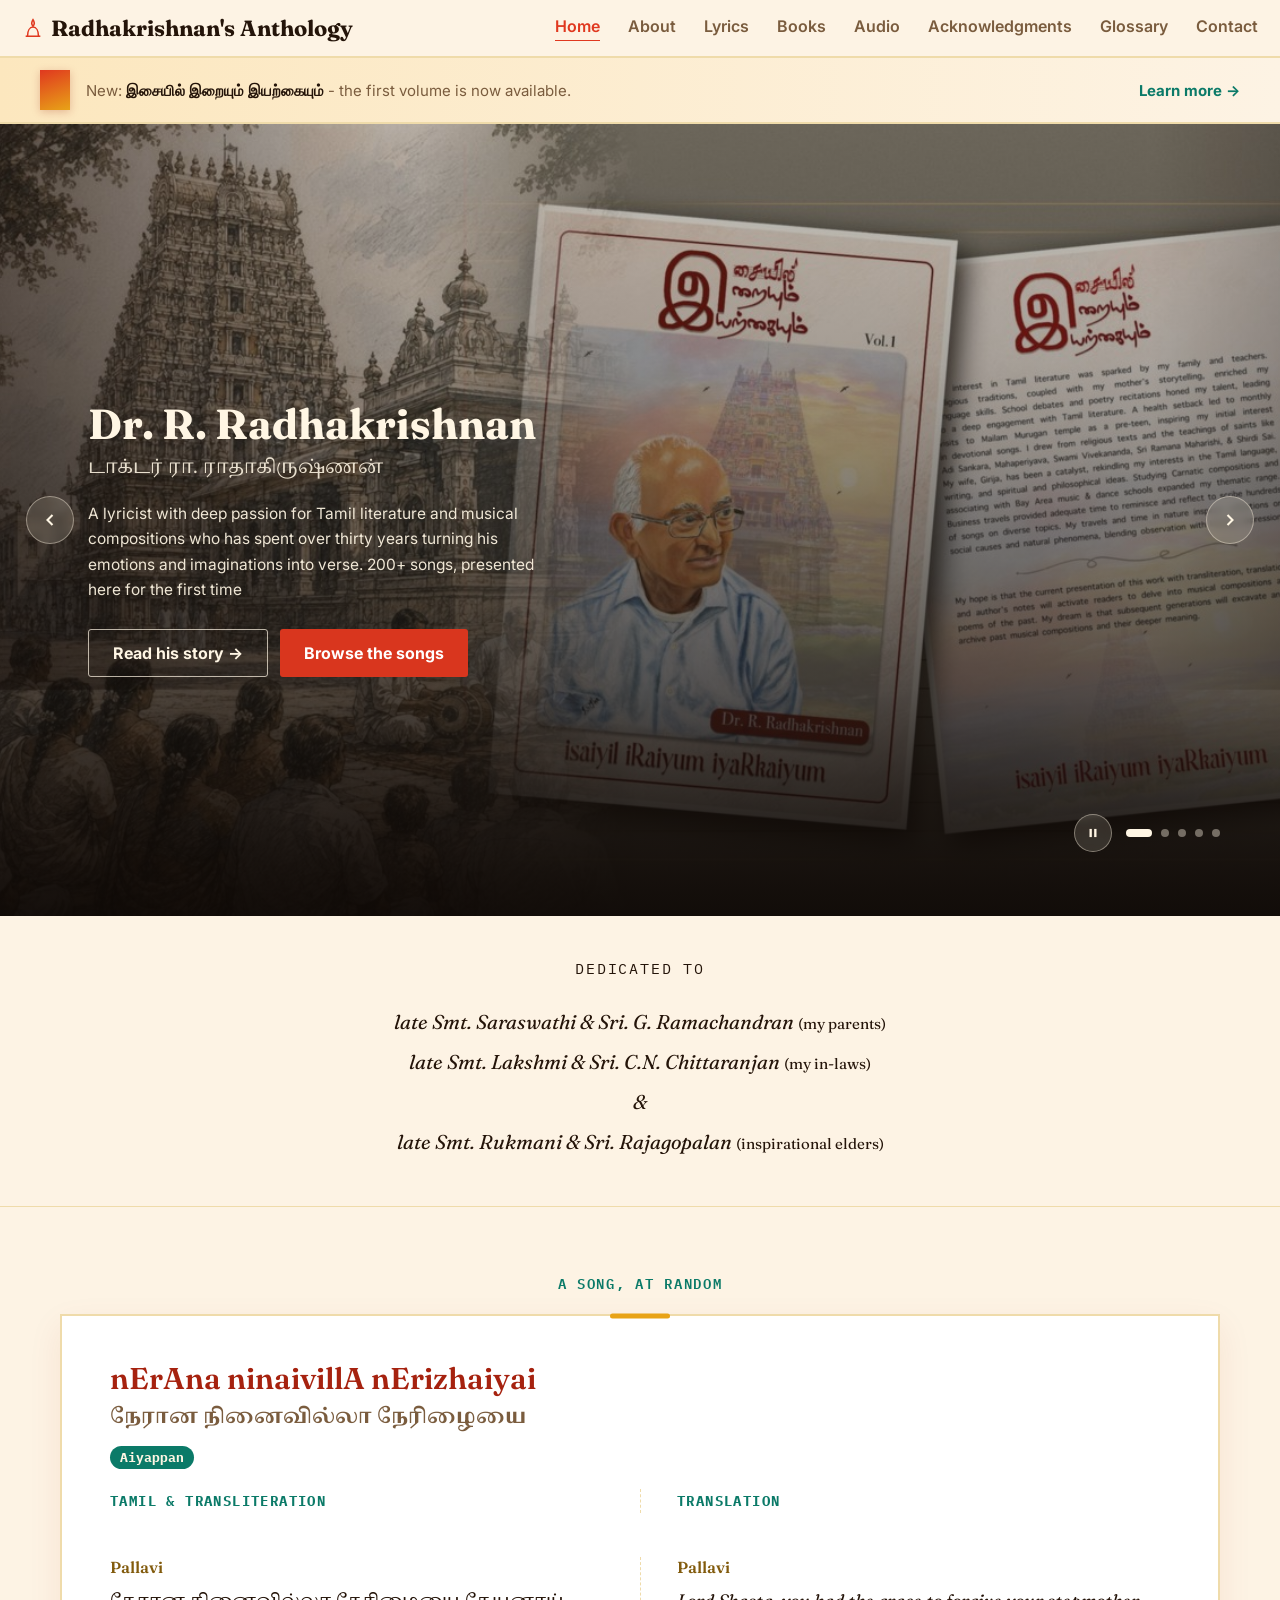
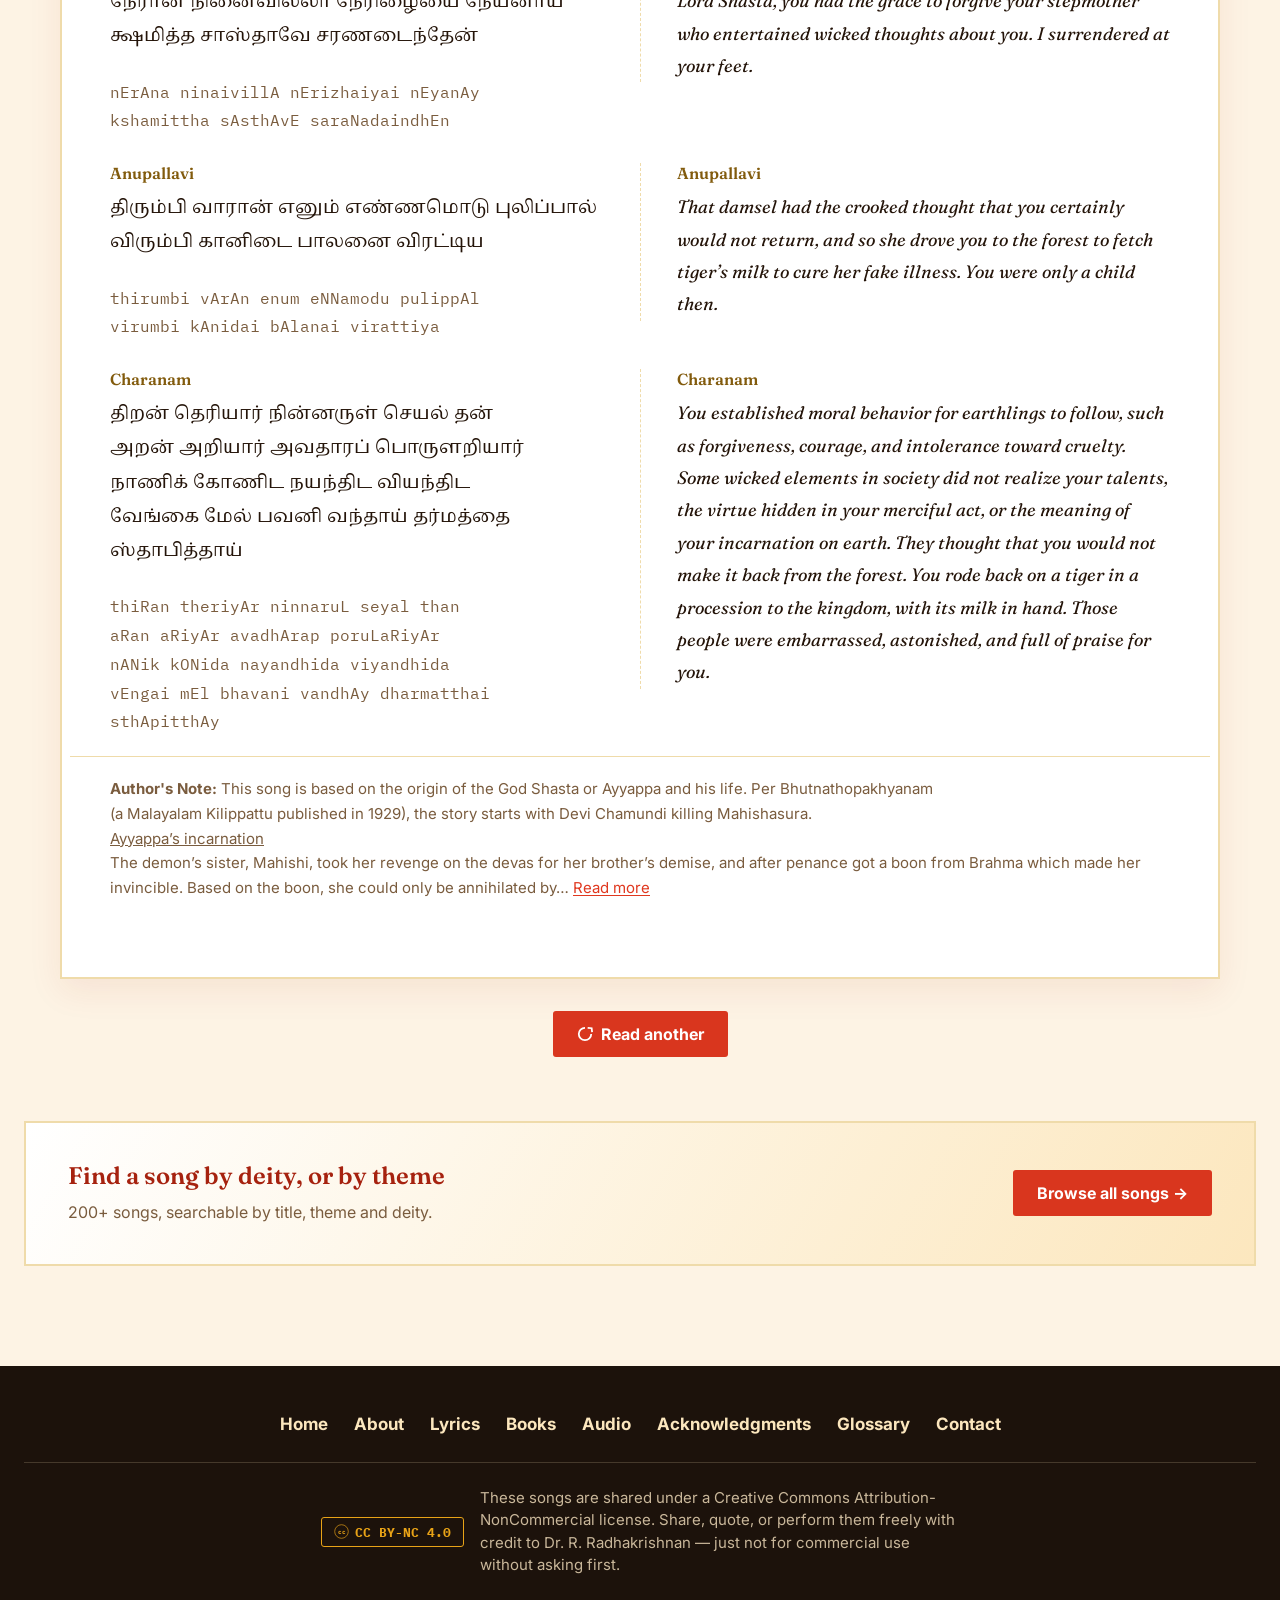
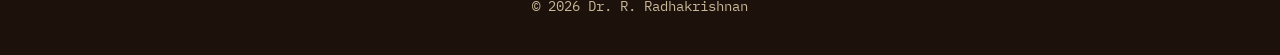
==== index.html @ 074a7017 "fixed edit on Author's note" ====
<!DOCTYPE html>
<html lang="en">
<head>
  <meta charset="UTF-8">
  <meta name="viewport" content="width=device-width, initial-scale=1.0">
  <title>Dr. R. Radhakrishnan - Tamil Devotional Anthology</title>
  <meta name="description" content="An anthology of 800+ Tamil devotional songs by Dr. R. Radhakrishnan, spanning three volumes.">
  <link rel="preconnect" href="https://fonts.googleapis.com">
  <link rel="preconnect" href="https://fonts.gstatic.com" crossorigin>
  <link href="https://fonts.googleapis.com/css2?family=Fraunces:ital,opsz,wght@0,9..144,300;0,9..144,600;0,9..144,700;1,9..144,300;1,9..144,400&family=Noto+Serif+Tamil:wght@300;400;600&family=IBM+Plex+Mono:wght@400;500;700&family=Inter:wght@400;500&display=swap" rel="stylesheet">
  <link rel="stylesheet" href="assets/css/site.css?v=20260819a">
</head>
<body data-page="home">
  <header id="site-header"></header>

  <main id="main-content" tabindex="-1">
    <!-- Announcement banner -->
    <div class="book-banner">
      <div class="banner-thumb" aria-hidden="true"></div>
      <span class="banner-text">New: <strong lang="ta">இசையில் இறையும் இயற்கையும்</strong> - the first volume is now available.</span>
      <a href="books.html" class="banner-link">Learn more →</a>
    </div>

    <!-- Hero Slider -->
    <section class="slider" aria-label="Featured slides" tabindex="0">

      <!-- Slide 0: Intro -->
      <div class="slide slide-photo active" aria-label="Introduction">
        <img class="slide-photo-img" src="assets/images/intro-collage.jpg?v=20260819a" alt="Temple, book, Saraswathi and Dr. Radhakrishnan writing">
        <div class="slide-overlay"></div>
        <div class="slide-content slide-content-title">
          <h1 class="intro-name">Dr. R. Radhakrishnan</h1>
          <p class="intro-name-tamil" lang="ta">டாக்டர் ரா. ராதாகிருஷ்ணன்</p>
          <p class="intro-bio">A lyricist with deep passion for Tamil literature and musical compositions who has spent over thirty years turning his emotions and imaginations into verse. 200+  songs, presented here for the first time</p>
          <div class="intro-actions">
            <a href="about.html" class="btn btn-ghost">Read his story →</a>
            <a href="lyrics.html" class="btn">Browse the songs</a>
          </div>
        </div>
      </div>

      <!-- Slide 1: Mylapore -->
      <div class="slide slide-photo" aria-label="Slide 2: Mylapore">
        <img class="slide-photo-img" src="assets/images/koil-concerts.jpg?v=20260819a" alt="Musicians performing outside a South Indian temple">
        <div class="slide-overlay"></div>
        <div class="slide-content slide-content-title">
          <p class="slide-year">Mylapore: Early Years</p>
          <p class="slide-caption">As a  teenager he was a  Rasika listening to the contemporary great musicians at  Kapaleeswarar temple and house concerts in  and around Mylapore - a young lad absorbing  Carnatic Krithis and their lyrical beauty</p>
        </div>
      </div>

      <!-- Slide 2: A life inside the tradition -->
      <div class="slide slide-photo" aria-label="Slide 3: A life inside the tradition">
        <img class="slide-photo-img" src="assets/images/puranas-dance.png?v=20260819a" alt="Sthalapuranas, dance and the classical tradition">
        <div class="slide-overlay"></div>
        <div class="slide-content slide-content-title">
          <p class="slide-year">Evolution of a Lyricist</p>
          <p class="slide-caption">Decades as a scientific researcher translating to meticulous research of Tamil and religious texts - Epics, puranas, sthalapuranas and teachings of saints. Continued interest in art forms through formal training of daughters in Carnatic music and Bharatanatyam.</p>
        </div>
      </div>

      <!-- Slide 3: 1998 - the spark -->
      <div class="slide slide-photo" aria-label="Slide 4: 1998">
        <img class="slide-photo-img slide-spark-img" src="assets/images/asha-concert-concord.jpg?v=20260819a" alt="Concert at Concord - the first composition performed">
        <div class="slide-overlay"></div>
        <div class="slide-content slide-content-title">
          <p class="slide-year">1998 - the spark</p>
          <p class="slide-caption">One of the early lyrics penned was tuned and rendered by the renowned Bay area musician Smt. Asha Ramesh in a temple concert at Concord, CA.</p>
        </div>
      </div>

      <!-- Slide 4: The book -->
      <div class="slide slide-book" aria-label="Slide 5: The book">
        <img class="slide-book-img" src="assets/images/book-collage.jpg?v=20260819a" alt="isaiyil iRaiyum iyaRkaiyum - Volume 1">
        <div class="slide-overlay"></div>
        <div class="slide-content slide-content-title">
          <p class="slide-year">Volume One - now available</p>
          <p class="book-title-slide" lang="ta">இசையில் இறையும் இயற்கையும்</p>
          <p class="book-tagline">75 songs on Divinity and Nature presented here for the first time</p>
          <a href="books.html" class="btn btn-ghost">Learn more about the book →</a>
        </div>
      </div>

      <button class="slider-arrow arrow-prev" id="slider-prev" aria-label="Previous slide">
        <svg viewBox="0 0 24 24" fill="none" stroke="currentColor" stroke-width="2.5" aria-hidden="true"><path d="M15 18l-6-6 6-6"/></svg>
      </button>
      <button class="slider-arrow arrow-next" id="slider-next" aria-label="Next slide">
        <svg viewBox="0 0 24 24" fill="none" stroke="currentColor" stroke-width="2.5" aria-hidden="true"><path d="M9 18l6-6-6-6"/></svg>
      </button>
      <div class="slider-bottom-controls">
        <button class="slider-arrow slider-pause" id="slider-pause" aria-label="Pause slideshow" aria-pressed="false">
          <svg viewBox="0 0 24 24" fill="currentColor" stroke="none" aria-hidden="true"><rect x="6" y="5" width="4" height="14"/><rect x="14" y="5" width="4" height="14"/></svg>
        </button>
        <div class="slider-dots" role="tablist" aria-label="Slide navigation" id="slider-dots"></div>
      </div>
    </section>


    <!-- Dedication -->
    <div class="dedication">
      <p class="dedication-label">Dedicated to</p>
      <p class="dedication-text">
        late Smt. Saraswathi &amp; Sri. G. Ramachandran <span class="dedication-rel">(my parents)</span><br>
        late Smt. Lakshmi &amp; Sri. C.N. Chittaranjan <span class="dedication-rel">(my in-laws)</span><br>
        &amp;<br>
        late Smt. Rukmani &amp; Sri. Rajagopalan <span class="dedication-rel">(inspirational elders)</span>
      </p>
    </div>

    <!-- Verse teaser -->
    <section class="verse-section" aria-label="A song, at random">
      <span class="eyebrow">A song, at random</span>
      <div class="verse-card" id="verse-card" aria-live="polite">
        <div class="verse-bar"></div>
        <p class="verse-en-title" id="verse-en-title"></p>
        <h2 class="verse-tamil-title tamil" id="verse-tamil-title" lang="ta"></h2>
        <div class="verse-chips" id="verse-chips"></div>
        <div class="verse-grid" id="verse-grid"></div>
        <div id="verse-notes-block"></div>
      </div>
      <div class="verse-actions">
        <button class="btn" id="verse-another">
          <svg viewBox="0 0 18 18" fill="none" stroke="currentColor" stroke-width="2" aria-hidden="true" width="16" height="16">
            <path d="M16 9A7 7 0 1 1 9 2"/><path d="M12 2l4.5.5L17 7"/>
          </svg>
          Read another
        </button>
      </div>
    </section>

    <!-- Browse CTA -->
    <section class="browse-cta-section">
      <div class="browse-cta">
        <div>
          <h2 class="browse-cta-title">Find a song by deity, or by theme</h2>
          <p class="browse-cta-sub">200+ songs, searchable by title, theme and deity.</p>
        </div>
        <a href="lyrics.html" class="btn">Browse all songs →</a>
      </div>
    </section>
  </main>

  <footer id="site-footer"></footer>

  <script src="assets/js/site.js?v=20260819a"></script>
  <script src="assets/js/home.js?v=20260819a"></script>
</body>
</html>
---- assets/css/site.css ----
/* ============================================================
   Radhakrishnan's Anthology — centralized stylesheet
   All colours via CSS custom properties. No raw hex outside :root.
   ============================================================ */

/* ── Design tokens ── */
:root {
  --bg:              #FDF3E4;
  --bg-card:         #FFFFFF;
  --bg-alt:          #FCE7BE;
  --ink:             #241409;
  --ink-soft:        #7A5C3E;
  --vermilion:       #E0381F;
  --vermilion-btn:   #D9361E;
  --vermilion-deep:  #A6220F;
  --turmeric:        #E8A317;
  --turmeric-deep:   #825B0D;
  --peacock:         #0B7A68;
  --magenta:         #C21E6E;
  --line:            #EFDBAA;
  --cream:           #FFF6E4;
  --gold:            #F8D77A;
  --peacock-tint:    #E6F3EF;
  --nav-bg:          rgba(253,243,228,.94);
  --overlay:         rgba(20,14,10,.72);
  --slide-scrim-bot: rgba(18,12,9,.82);
  --slide-scrim-mid: rgba(18,12,9,.48);
  --slide-scrim-top: rgba(18,12,9,.30);
  --footer-bg:       #1C120B;
  --footer-ink:      #FCE7BE;
  --footer-soft:     #C9B79A;
  --footer-line:     rgba(252,231,190,.18);
  --carousel-bg:     #2C1109;
  --nav-height:      58px;
}

/* ── Reset & base ── */
*, *::before, *::after { box-sizing: border-box; }
[hidden] { display: none !important; }
html { scroll-behavior: smooth; }
body {
  margin: 0;
  background: var(--bg);
  color: var(--ink);
  font-family: 'Inter', sans-serif;
  -webkit-font-smoothing: antialiased;
  min-height: 100vh;
}
a { color: inherit; }
button { font-family: inherit; cursor: pointer; }
img { display: block; max-width: 100%; }
::selection { background: var(--vermilion); color: var(--bg-card); }
a:focus-visible, button:focus-visible, input:focus-visible, textarea:focus-visible {
  outline: 2px solid var(--peacock);
  outline-offset: 3px;
}
p { margin: 0 0 16px; line-height: 1.75; font-size: 17px; }

/* ── Typography utilities ── */
.eyebrow {
  font-family: 'IBM Plex Mono', monospace;
  font-size: 14px;
  letter-spacing: .12em;
  text-transform: uppercase;
  color: var(--peacock);
  font-weight: 600;
}
.serif { font-family: 'Fraunces', serif; }
.mono  { font-family: 'IBM Plex Mono', monospace; }
.tamil { font-family: 'Noto Serif Tamil', serif; }

/* ── Buttons ── */
.btn {
  display: inline-flex;
  align-items: center;
  gap: 8px;
  background: var(--vermilion-btn);
  color: var(--bg-card);
  text-decoration: none;
  font-weight: 700;
  font-size: 16px;
  padding: 13px 24px;
  border-radius: 3px;
  border: none;
  cursor: pointer;
}
.btn:hover { background: var(--vermilion-deep); }
.btn-ghost {
  background: none;
  border: 1.5px solid rgba(255,246,228,.7);
  color: var(--cream);
}
.btn-ghost:hover { border-color: var(--cream); background: rgba(255,246,228,.14); }
.btn-peacock { background: var(--peacock); }
.btn-peacock:hover { background: var(--vermilion-deep); }
.btn-magenta { background: var(--magenta); }
.btn-magenta:hover { background: var(--vermilion-deep); }
.link-btn {
  background: none;
  border: none;
  padding: 0;
  color: var(--peacock);
  font-size: inherit;
  font-family: inherit;
  text-decoration: underline;
  cursor: pointer;
}
.error-msg { color: var(--vermilion-deep); font-size: 14px; padding: 8px 0; }

/* ── Skip link ── */
.skip-link {
  position: absolute;
  top: -40px;
  left: 8px;
  z-index: 100;
  background: var(--vermilion-deep);
  color: var(--bg-card);
  padding: 10px 16px;
  border-radius: 3px;
  font-weight: 700;
  font-size: 14px;
  text-decoration: none;
}
.skip-link:focus { top: 8px; }

/* ── Navigation ── */
header {
  position: fixed;
  top: 0;
  left: 0;
  right: 0;
  z-index: 40;
}
.site-nav {
  display: flex;
  align-items: center;
  justify-content: space-between;
  gap: 14px;
  padding: 14px 22px;
  border-bottom: 2px solid var(--line);
  background: var(--nav-bg);
  backdrop-filter: blur(6px);
}
main { margin-top: var(--nav-height); }
.nav-brand {
  display: flex;
  align-items: center;
  gap: 7px;
  font-family: 'Fraunces', serif;
  font-weight: 700;
  font-size: 22px;
  text-decoration: none;
  color: var(--ink);
  flex: 1 1 auto;
  min-width: 0;
}
.nav-brand-icon {
  width: 22px;
  height: 22px;
  color: var(--vermilion);
  flex: none;
}
.nav-brand-text {
  overflow: hidden;
  text-overflow: ellipsis;
  white-space: nowrap;
  min-width: 0;
}
.nav-links {
  display: flex;
  align-items: center;
  gap: 28px;
  list-style: none;
  margin: 0;
  padding: 0;
  font-size: 16px;
  font-weight: 600;
}
.nav-links > li { position: relative; }
.nav-links a,
.nav-links .nav-dd-btn {
  display: inline-flex;
  align-items: center;
  gap: 4px;
  text-decoration: none;
  color: var(--ink-soft);
  padding-bottom: 4px;
  border-bottom: 1px solid transparent;
  background: none;
  border-top: none;
  border-left: none;
  border-right: none;
  font-size: 16px;
  font-weight: 600;
  white-space: nowrap;
}
.nav-links a:hover,
.nav-links .nav-dd-btn:hover { color: var(--vermilion); }
.nav-links a.active,
.nav-links .nav-dd-btn.active {
  color: var(--vermilion);
  border-bottom-color: var(--vermilion);
}
.nav-dd-icon { width: 10px; height: 10px; flex: none; }
.nav-dd-menu {
  display: none;
  position: absolute;
  top: calc(100% + 6px);
  left: 0;
  background: var(--bg-card);
  border: 2px solid var(--line);
  border-radius: 8px;
  padding: 8px;
  min-width: 190px;
  box-shadow: 0 12px 28px rgba(36,20,9,.18);
  flex-direction: column;
  gap: 2px;
  z-index: 50;
}
.nav-links li.nav-dd.dd-open .nav-dd-menu { display: flex; }
.nav-dd-menu a {
  display: block;
  padding: 8px 12px;
  border-radius: 5px;
  font-size: 14.5px;
  font-weight: 600;
  text-decoration: none;
  color: var(--ink-soft);
}
.nav-dd-menu a:hover { background: var(--bg-alt); color: var(--vermilion); }
.nav-hamburger {
  display: none;
  flex-direction: column;
  gap: 5px;
  background: none;
  border: none;
  padding: 8px;
  cursor: pointer;
  flex: none;
}
.nav-hamburger span {
  display: block;
  width: 22px;
  height: 2px;
  background: var(--ink);
  border-radius: 1px;
}
.nav-mobile-menu {
  display: none;
  flex-direction: column;
  gap: 2px;
  background: var(--bg-card);
  border-bottom: 1px solid var(--line);
  padding: 10px 16px 14px;
}
.nav-mobile-menu.open { display: flex; }
.nav-mobile-menu a,
.nav-mobile-menu .nav-mobile-section {
  display: block;
  padding: 9px 12px;
  text-decoration: none;
  font-weight: 600;
  font-size: 15px;
  color: var(--ink-soft);
  border-radius: 6px;
}
.nav-mobile-menu a:hover { color: var(--vermilion); background: var(--bg-alt); }
.nav-mobile-menu a.active { color: var(--vermilion); }
.nav-mobile-section {
  font-family: 'IBM Plex Mono', monospace;
  font-size: 11px;
  letter-spacing: .1em;
  text-transform: uppercase;
  color: var(--ink-soft);
  opacity: .6;
  padding-top: 14px;
}
.nav-mobile-menu a.indent { padding-left: 26px; }

/* ── Footer ── */
.site-footer {
  background: var(--footer-bg);
  margin-top: 20px;
  padding: 48px 24px 40px;
  text-align: center;
}
.footer-links {
  display: flex;
  justify-content: center;
  flex-wrap: wrap;
  gap: 26px;
  margin-bottom: 28px;
}
.footer-links a {
  text-decoration: none;
  color: var(--footer-ink);
  font-size: 17px;
  font-weight: 700;
}
.footer-links a:hover { color: var(--turmeric); }
.footer-lower {
  max-width: 1400px;
  margin: 0 auto;
  display: flex;
  align-items: center;
  justify-content: center;
  flex-wrap: wrap;
  gap: 16px;
  padding-top: 24px;
  border-top: 1px solid var(--footer-line);
}
.cc-badge {
  display: inline-flex;
  align-items: center;
  gap: 6px;
  flex: none;
  font-family: 'IBM Plex Mono', monospace;
  font-size: 12.5px;
  font-weight: 700;
  color: var(--turmeric);
  text-decoration: none;
  border: 1.5px solid var(--turmeric);
  padding: 6px 12px;
  border-radius: 3px;
}
.cc-badge:hover { background: var(--turmeric); color: var(--footer-bg); }
.cc-badge svg { width: 15px; height: 15px; }
.footer-license-text {
  font-size: 15px;
  color: var(--footer-soft);
  line-height: 1.5;
  margin: 0;
  text-align: left;
  max-width: 480px;
}
.footer-copy {
  font-family: 'IBM Plex Mono', monospace;
  font-size: 14px;
  color: var(--footer-soft);
  margin-top: 20px;
}

/* ── Shared page head ── */
.page-head {
  max-width: 1400px;
  margin: 0 auto;
  padding: 48px 24px 8px;
}
.page-head-narrow { max-width: 720px; }
.page-head-mid    { max-width: 960px; }
.breadcrumb {
  font-family: 'IBM Plex Mono', monospace;
  font-size: 16px;
  color: var(--ink-soft);
  margin-bottom: 14px;
}
.breadcrumb a { color: var(--peacock); text-decoration: none; }
.breadcrumb a:hover { text-decoration: underline; }
.page-title {
  font-family: 'Fraunces', serif;
  font-weight: 500;
  font-size: 48px;
  margin: 0 0 10px;
}
.page-sub {
  color: var(--ink-soft);
  font-size: 18px;
  max-width: 600px;
  line-height: 1.6;
  margin-bottom: 32px;
}
.pull {
  font-style: italic;
  font-size: 20px;
  color: var(--peacock);
  border-left: 4px solid var(--turmeric);
  padding-left: 20px;
  margin: 30px 0;
  line-height: 1.6;
  font-family: 'Fraunces', serif;
}

/* ── Shared main wrapper ── */
.page-main { max-width: 1400px; margin: 0 auto; padding: 0 24px 80px; }
.page-main-narrow { max-width: 720px; }
.page-main-mid    { max-width: 960px; }

/* ============================================================
   HOME PAGE
   ============================================================ */

/* Book banner */
.book-banner {
  display: flex;
  align-items: center;
  gap: 16px;
  padding: 12px 40px;
  background: linear-gradient(90deg, var(--bg-alt), var(--bg));
  border-bottom: 2px solid var(--line);
  font-size: 15px;
  position: relative;
  z-index: 35;
}
.banner-thumb {
  width: 30px;
  height: 40px;
  flex: none;
  background: linear-gradient(160deg, var(--vermilion), var(--turmeric));
  box-shadow: 0 2px 8px rgba(160,40,20,.25);
}
.banner-text { color: var(--ink-soft); }
.banner-text strong { color: var(--ink); font-weight: 700; }
.banner-link {
  margin-left: auto;
  flex: none;
  font-weight: 700;
  color: var(--peacock);
  text-decoration: none;
  display: flex;
  align-items: center;
  gap: 5px;
  white-space: nowrap;
}
.banner-link:hover { color: var(--vermilion); }

/* Slider */
.slider {
  position: relative;
  width: 100%;
  height: 88vh;
  min-height: 540px;
  max-height: 820px;
  overflow: hidden;
  background: #1A0F0A;
}
.slide {
  position: absolute;
  inset: 0;
  opacity: 0;
  transition: opacity .6s ease;
  pointer-events: none;
}
.slide.active { opacity: 1; pointer-events: auto; }
.slide svg { width: 100%; height: 100%; display: block; }
.slide-overlay {
  position: absolute;
  inset: 0;
  background: linear-gradient(
    0deg,
    var(--slide-scrim-bot) 0%,
    var(--slide-scrim-mid) 50%,
    var(--slide-scrim-top) 85%
  );
}
.slide-content {
  position: absolute;
  left: 0;
  bottom: 0;
  max-width: 640px;
  padding: 0 60px 64px 88px;
  color: var(--cream);
}
.slide-content-title {
  bottom: auto;
  top: 35%;
}
.slide-year {
  font-family: 'IBM Plex Mono', monospace;
  font-size: 27px;
  letter-spacing: .04em;
  text-transform: uppercase;
  color: var(--gold);
  margin-bottom: 14px;
}
.slide-caption {
  font-family: 'Fraunces', serif;
  font-weight: 500;
  font-size: 27px;
  line-height: 1.35;
  margin: 0;
  color: var(--cream);
}


/* Intro slide */
.intro-name {
  font-family: 'Fraunces', serif;
  font-weight: 700;
  font-size: 42px;
  margin: 0 0 4px;
  line-height: 1.1;
  color: var(--cream);
}
.intro-name-tamil {
  font-family: 'Noto Serif Tamil', serif;
  font-size: 19px;
  color: rgba(255,246,228,.88);
  margin-bottom: 16px;
}
.intro-bio {
  font-size: 15.5px;
  line-height: 1.65;
  color: rgba(255,246,228,.92);
  margin: 0 0 26px;
  max-width: 480px;
}
.intro-actions { display: flex; gap: 12px; flex-wrap: wrap; }

/* Photo slide — bottom-up gradient, content bottom-left (shared base) */
.slide-photo { background: #1A0F0A; }
.slide-photo-img {
  position: absolute;
  inset: 0;
  width: 100%;
  height: 100%;
  object-fit: cover;
  object-position: center top;
}
.slide-spark-img { object-position: center center; }
.slide-photo .slide-overlay {
  background: linear-gradient(
    0deg,
    rgba(13,8,5,.92) 0%,
    rgba(13,8,5,.55) 45%,
    rgba(13,8,5,.34) 70%,
    rgba(13,8,5,.22) 100%
  );
}

/* Book slide — right-side gradient, content bottom-right */
.slide-book { background: #1A0F0A; }
.slide-book-img {
  position: absolute;
  inset: 0;
  width: 100%;
  height: 100%;
  object-fit: cover;
  object-position: left 25%;
}
.slide-book .slide-overlay {
  background: linear-gradient(
    to right,
    rgba(13,8,5,.1)  0%,
    rgba(13,8,5,.3)  35%,
    rgba(13,8,5,.82) 58%,
    rgba(13,8,5,.97) 100%
  );
}
.slide-book .slide-content {
  left: auto;
  right: 0;
  text-align: left;
  padding: 0 60px 64px;
}

/* ── Theme carousel (lyrics page) ───────────────────────── */
.theme-carousel {
  position: relative;
  width: 100%;
  height: 336px;
  overflow: hidden;
  background: var(--carousel-bg);
}
.theme-slide {
  position: absolute;
  inset: 0;
  opacity: 0;
  transition: opacity .5s ease;
  pointer-events: none;
}
.theme-slide.active { opacity: 1; pointer-events: auto; }
.theme-slide::before {
  content: '';
  position: absolute;
  inset: 0;
  background:
    radial-gradient(ellipse 55% 80% at 68% 40%, rgba(224,56,31,.18) 0%, transparent 70%),
    radial-gradient(ellipse 40% 60% at 30% 60%, rgba(232,163,23,.08) 0%, transparent 65%);
}
.theme-slide--devotion::before {
  background:
    radial-gradient(ellipse 60% 80% at 65% 40%, rgba(224,56,31,.28) 0%, transparent 70%),
    radial-gradient(ellipse 45% 65% at 28% 65%, rgba(232,163,23,.12) 0%, transparent 60%);
}
.theme-slide--nature::before {
  background:
    radial-gradient(ellipse 60% 80% at 65% 40%, rgba(11,122,104,.32) 0%, transparent 70%),
    radial-gradient(ellipse 45% 65% at 28% 65%, rgba(11,122,104,.12) 0%, transparent 60%);
}
.theme-slide--navarasa::before {
  background:
    radial-gradient(ellipse 60% 80% at 65% 40%, rgba(194,30,110,.28) 0%, transparent 70%),
    radial-gradient(ellipse 45% 65% at 28% 65%, rgba(194,30,110,.10) 0%, transparent 60%);
}
.theme-slide--misc::before {
  background:
    radial-gradient(ellipse 60% 80% at 65% 40%, rgba(232,163,23,.28) 0%, transparent 70%),
    radial-gradient(ellipse 45% 65% at 28% 65%, rgba(232,163,23,.10) 0%, transparent 60%);
}
.theme-slide-content {
  position: absolute;
  inset: 0;
  display: flex;
  align-items: center;
}
.theme-slide-left {
  flex: 0 0 25%;
  padding: 0 40px 0 112px;
  cursor: pointer;
}
.theme-slide-right {
  flex: 0 0 60%;
  padding: 0 80px 0 40px;
  border-left: 1px solid rgba(255,246,228,.12);
  display: flex;
  flex-direction: column;
  justify-content: center;
}
.theme-slide-count {
  font-family: 'IBM Plex Mono', monospace;
  font-size: 11px;
  letter-spacing: .14em;
  text-transform: uppercase;
  color: var(--gold);
  display: block;
  margin-bottom: 8px;
}
.theme-slide-name {
  font-family: 'Fraunces', serif;
  font-weight: 700;
  font-size: 30px;
  line-height: 1.15;
  margin: 0 0 5px;
  color: var(--cream);
}
.theme-slide-ta {
  font-family: 'Noto Serif Tamil', serif;
  font-size: 16px;
  color: rgba(255,246,228,.72);
  margin: 0 0 14px;
}
.theme-slide-cta {
  font-family: 'IBM Plex Mono', monospace;
  font-size: 10.5px;
  letter-spacing: .1em;
  text-transform: uppercase;
  color: rgba(255,246,228,.78);
}
.theme-slide.is-selected .theme-slide-cta { color: var(--gold); }
.theme-slide-verse {
  font-family: 'Noto Serif Tamil', serif;
  font-size: 19px;
  line-height: 1.7;
  color: rgba(255,246,228,.82);
  margin: 0 0 8px;
}
.theme-slide-translit {
  font-family: 'IBM Plex Mono', monospace;
  font-size: 13.5px;
  line-height: 1.6;
  color: rgba(255,246,228,.82);
  margin: 0 0 14px;
}
.theme-slide-verse-attr {
  font-family: 'Fraunces', serif;
  font-style: italic;
  font-size: 17px;
  line-height: 1.6;
  color: rgba(255,246,228,.65);
}
@media (max-width: 768px) {
  .theme-carousel { height: auto; }
  .theme-slide {
    position: relative;
    inset: unset;
    display: none;
    flex-direction: column;
    padding: 28px 24px 32px;
    gap: 0;
  }
  .theme-slide.active { display: flex; }
  .theme-slide-content {
    position: static;
    flex-direction: column;
    align-items: flex-start;
    gap: 0;
  }
  .theme-slide-left {
    flex: none;
    width: 100%;
    padding: 0 0 20px;
  }
  .theme-slide-right {
    flex: none;
    width: 100%;
    padding: 20px 0 0;
    border-left: none;
    border-top: 1px solid rgba(255,246,228,.14);
  }
  .theme-slide-verse { font-size: 18px; line-height: 1.8; }
  .theme-slider-controls { position: static; justify-content: center; padding: 12px 0 4px; }
}
.theme-slider-controls {
  position: absolute;
  bottom: 14px;
  right: 44px;
  display: flex;
  align-items: center;
  gap: 10px;
  z-index: 10;
}
.theme-slider-dots { display: flex; gap: 8px; }
.slider-arrow.theme-slider-pause {
  position: static;
  transform: none;
  width: 34px;
  height: 34px;
}
.theme-slider-pause svg { width: 13px; height: 13px; }

/* ── Modal deity banner ──────────────────────────────────── */
.modal-deity-banner {
  position: relative;
  height: 160px;
  overflow: hidden;
  flex: none;
  background: var(--carousel-bg);
}
.modal-deity-banner-img {
  position: absolute;
  right: 0;
  top: 0;
  width: 220px;
  height: 100%;
  object-fit: cover;
  object-position: top center;
}
.modal-deity-overlay {
  position: absolute;
  inset: 0;
  background: linear-gradient(
    to right,
    rgba(44,17,9,1)   0%,
    rgba(44,17,9,.92) 50%,
    rgba(44,17,9,.3)  75%,
    rgba(44,17,9,.0)  100%
  );
}
.modal-deity-text {
  position: absolute;
  left: 40px;
  top: 50%;
  transform: translateY(-50%);
  color: var(--cream);
}
.modal-deity-eyebrow {
  font-family: 'IBM Plex Mono', monospace;
  font-size: 10px;
  letter-spacing: .16em;
  text-transform: uppercase;
  color: var(--gold);
  display: block;
  margin-bottom: 5px;
}
.modal-deity-name {
  font-family: 'Fraunces', serif;
  font-size: 20px;
  font-weight: 700;
  margin: 0 0 3px;
  line-height: 1.2;
  color: var(--cream);
}
.modal-deity-ta-text {
  font-family: 'Noto Serif Tamil', serif;
  font-size: 14px;
  color: rgba(255,246,228,.7);
  margin: 0;
}

/* Book slide */
.book-title-slide {
  font-family: 'Noto Serif Tamil', serif;
  font-weight: 700;
  font-size: 30px;
  line-height: 1.35;
  margin-bottom: 10px;
  color: var(--cream);
}
.book-tagline {
  font-family: 'Fraunces', serif;
  font-style: italic;
  font-size: 16px;
  opacity: .9;
  margin: 0 0 22px;
  color: var(--cream);
}

/* Slider controls */
.slider-arrow {
  position: absolute;
  top: 50%;
  transform: translateY(-50%);
  width: 48px;
  height: 48px;
  border-radius: 50%;
  background: rgba(255,246,228,.14);
  border: 1px solid rgba(255,246,228,.4);
  color: var(--cream);
  backdrop-filter: blur(4px);
  z-index: 10;
  display: flex;
  align-items: center;
  justify-content: center;
  cursor: pointer;
}
.slider-arrow:hover { background: rgba(255,246,228,.26); }
.slider-arrow svg { width: 20px; height: 20px; }
.arrow-prev { left: 26px; }
.arrow-next { right: 26px; }
.slider-bottom-controls {
  position: absolute;
  right: 60px;
  bottom: 64px;
  display: flex;
  align-items: center;
  gap: 14px;
  z-index: 10;
}
.slider-dots { display: flex; gap: 9px; }
.slider-arrow.slider-pause {
  position: static;
  transform: none;
  width: 38px;
  height: 38px;
}
.slider-pause svg { width: 14px; height: 14px; }
.dot {
  width: 8px;
  height: 8px;
  border-radius: 50%;
  background: rgba(255,246,228,.4);
  border: none;
  padding: 0;
  cursor: pointer;
  transition: width .25s, background .25s, border-radius .25s;
}
.dot.active {
  background: var(--cream);
  width: 26px;
  border-radius: 5px;
}

/* Quote band */
.quote-band {
  position: relative;
  margin: 0;
  padding: 96px 24px;
  background: linear-gradient(135deg, var(--vermilion-deep) 0%, var(--peacock) 140%);
  text-align: center;
  overflow: hidden;
}
.quote-band::before {
  content: "";
  position: absolute;
  inset: 0;
  opacity: .12;
  background-image: radial-gradient(circle, rgba(255,255,255,.5) 1px, transparent 1.5px);
  background-size: 22px 22px;
}
.quote-text {
  position: relative;
  font-family: 'Fraunces', serif;
  font-style: italic;
  font-weight: 400;
  font-size: 28px;
  line-height: 1.5;
  color: var(--cream);
  max-width: 680px;
  margin: 0 auto;
}
.quote-attrib {
  position: relative;
  display: block;
  margin-top: 20px;
  font-family: 'IBM Plex Mono', monospace;
  font-size: 13px;
  letter-spacing: .1em;
  text-transform: uppercase;
  color: var(--gold);
}

/* Verse section */
.verse-section {
  max-width: 1400px;
  margin: 0 auto;
  padding: 64px 24px;
  text-align: center;
}
.verse-card {
  position: relative;
  background: var(--bg-card);
  border: 2px solid var(--line);
  padding: 44px 48px;
  max-width: 1160px;
  margin: 20px auto 0;
  box-shadow: 0 12px 32px rgba(160,40,20,.08);
  text-align: left;
}
.verse-bar {
  position: absolute;
  top: 0;
  left: 50%;
  transform: translate(-50%, -50%);
  width: 60px;
  height: 5px;
  background: var(--turmeric);
  border-radius: 3px;
}
.verse-en-title {
  font-family: 'Fraunces', serif;
  font-size: 30px;
  font-weight: 600;
  color: var(--vermilion-deep);
  margin: 0 0 6px;
  line-height: 1.25;
}
.verse-tamil-title {
  font-size: 20px;
  color: var(--ink-soft);
  margin: 0 0 14px;
  line-height: 1.4;
}
.verse-chips { display: flex; gap: 6px; margin-bottom: 20px; }
.verse-deity-chip {
  font-family: 'IBM Plex Mono', monospace;
  font-size: 13px;
  font-weight: 700;
  color: var(--cream);
  background: var(--peacock);
  padding: 3px 10px;
  border-radius: 12px;
}
.verse-grid {
  display: block;
}
.verse-left-cell { padding-right: 32px; }
.verse-right-cell {
  border-left: 1px dashed var(--line);
  padding-left: 32px;
}
.verse-col-label {
  font-family: 'IBM Plex Mono', monospace;
  font-size: 12px;
  font-weight: 700;
  letter-spacing: .1em;
  text-transform: uppercase;
  color: var(--turmeric-deep);
  margin: 0 0 12px;
}
.verse-col-label.peacock-label { color: var(--peacock); }
.verse-section-label {
  font-family: 'Fraunces', serif;
  font-weight: 600;
  font-size: 14px;
  color: var(--turmeric-deep);
  margin: 0 0 6px;
}
.verse-ta {
  font-family: 'Noto Serif Tamil', serif;
  font-size: 19px;
  color: var(--vermilion-deep);
  line-height: 1.7;
  margin: 0 0 6px;
}
.verse-translit {
  font-family: 'IBM Plex Mono', monospace;
  font-size: 13px;
  color: var(--ink-soft);
  line-height: 1.7;
  margin: 0 0 16px;
}
.verse-en {
  font-family: 'Fraunces', serif;
  font-style: italic;
  font-size: 16.5px;
  color: var(--ink);
  line-height: 1.7;
  margin: 0 0 16px;
}
.verse-actions {
  margin-top: 32px;
  display: flex;
  justify-content: center;
  align-items: center;
  gap: 20px;
  flex-wrap: wrap;
}
.verse-soft-link {
  font-size: 14px;
  color: var(--ink-soft);
  text-decoration: none;
  border-bottom: 1px dotted var(--ink-soft);
}
.verse-soft-link:hover { color: var(--peacock); border-color: var(--peacock); }

/* Browse CTA */
.browse-cta-section {
  max-width: 1400px;
  margin: 0 auto;
  padding: 0 24px 80px;
}
.browse-cta {
  display: flex;
  align-items: center;
  justify-content: space-between;
  gap: 24px;
  background: linear-gradient(120deg, var(--bg-card), var(--bg-alt));
  border: 2px solid var(--line);
  padding: 38px 42px;
  flex-wrap: wrap;
}
.browse-cta-title {
  font-family: 'Fraunces', serif;
  font-size: 24px;
  font-weight: 600;
  color: var(--vermilion-deep);
  margin: 0 0 8px;
}
.browse-cta-sub {
  color: var(--ink-soft);
  font-size: 16px;
  max-width: 420px;
  margin: 0;
}

/* ============================================================
   LYRICS / BROWSE PAGE
   ============================================================ */
.search-filter-bar {
  max-width: 1400px;
  margin: 0 auto;
  padding: 0 24px 24px;
  display: flex;
  flex-direction: column;
  gap: 14px;
}
.search-box {
  display: flex;
  align-items: center;
  gap: 10px;
  border: 2px solid var(--line);
  background: var(--bg-card);
  padding: 13px 16px;
}
.search-input {
  border: none;
  background: none;
  outline: none;
  font-family: 'Inter', sans-serif;
  font-size: 16px;
  color: var(--ink);
  width: 100%;
}
.search-input::placeholder { color: var(--ink-soft); }
.search-icon { width: 17px; height: 17px; color: var(--ink-soft); flex: none; }

.filter-row { display: flex; flex-wrap: wrap; gap: 10px; align-items: flex-start; }
.filter-dd { position: relative; }
.filter-dd-btn {
  font-family: 'IBM Plex Mono', monospace;
  font-size: 16px;
  font-weight: 700;
  letter-spacing: .02em;
  padding: 10px 18px;
  border-radius: 20px;
  display: inline-flex;
  align-items: center;
  gap: 6px;
  border: 1.5px solid var(--line);
  background: var(--bg-card);
  color: var(--ink-soft);
  cursor: pointer;
}
.filter-dd-btn:hover { border-color: var(--vermilion); color: var(--vermilion); }
.filter-dd-btn.has-active { border: 1.5px solid var(--peacock); background: var(--bg-alt); color: var(--peacock); }
.filter-dd--disabled .filter-dd-btn {
  opacity: .38;
  cursor: not-allowed;
  pointer-events: none;
}
.filter-dd-btn svg { width: 11px; height: 11px; }
.filter-dd-menu {
  display: none;
  position: absolute;
  top: calc(100% + 6px);
  left: 0;
  z-index: 20;
  background: var(--bg-card);
  border: 2px solid var(--line);
  border-radius: 8px;
  padding: 8px;
  flex-direction: column;
  gap: 4px;
  min-width: 190px;
  max-height: 280px;
  overflow-y: auto;
  box-shadow: 0 12px 28px rgba(36,20,9,.18);
}
.filter-dd.dd-open .filter-dd-menu { display: flex; }
.filter-option {
  display: block;
  padding: 8px 12px;
  border-radius: 5px;
  font-size: 16px;
  font-weight: 600;
  cursor: pointer;
  color: var(--ink-soft);
  background: none;
  border: none;
  text-align: left;
}
.filter-option:hover { background: var(--bg-alt); color: var(--ink); }
.filter-option[aria-selected="true"] { color: var(--peacock); background: var(--bg-alt); }
.filter-chips { display: flex; flex-wrap: wrap; gap: 8px; }
.filter-chip--active {
  display: inline-flex;
  align-items: center;
  gap: 6px;
  font-family: 'IBM Plex Mono', monospace;
  font-size: 15px;
  font-weight: 700;
  padding: 6px 11px 6px 13px;
  border-radius: 20px;
  border: 1px solid var(--peacock);
  background: var(--bg-alt);
  color: var(--peacock);
  cursor: pointer;
}
.filter-chip--active:hover { background: var(--vermilion); border-color: var(--vermilion); color: var(--bg-card); }
.filter-clear {
  font-family: 'IBM Plex Mono', monospace;
  font-size: 13.5px;
  color: var(--ink-soft);
  background: none;
  border: none;
  text-decoration: underline;
  cursor: pointer;
  padding: 4px;
}
.filter-clear:hover { color: var(--vermilion); }
.results-bar {
  max-width: 1400px;
  margin: 0 auto;
  padding: 0 24px 8px;
}
.results-count {
  font-size: 16px;
  color: var(--ink-soft);
  margin: 22px 0 14px;
  font-family: 'IBM Plex Mono', monospace;
  font-weight: 700;
}
.song-grid {
  max-width: 1400px;
  margin: 0 auto;
  padding: 0 24px 80px;
  display: grid;
  grid-template-columns: repeat(3, 1fr);
  gap: 18px;
}
.song-card {
  position: relative;
  background: var(--bg-card);
  border: 2px solid var(--line);
  padding: 22px;
  display: flex;
  flex-direction: column;
  gap: 8px;
  cursor: pointer;
  text-align: left;
  width: 100%;
  color: var(--ink);
  box-shadow: 0 6px 18px rgba(160,40,20,.05);
  transition: border-color .12s;
}
.song-card:hover { border-color: var(--vermilion); }
.song-audio-icon {
  margin-left: auto;
  flex: none;
  width: 24px;
  height: 24px;
  border-radius: 50%;
  border: 1px solid var(--line);
  background: var(--bg-alt);
  display: inline-flex;
  align-items: center;
  justify-content: center;
  color: var(--peacock);
}
.song-audio-icon svg { width: 12px; height: 12px; display: block; }
.mini-tag {
  font-family: 'IBM Plex Mono', monospace;
  font-size: 14px;
  font-weight: 700;
  color: var(--peacock);
  border: 1px solid var(--peacock);
  padding: 3px 10px;
  border-radius: 12px;
  display: inline-block;
}
.mini-tag.theme { color: var(--turmeric-deep); border-color: var(--turmeric-deep); }
.mini-tag.raga  { color: var(--magenta); border-color: var(--magenta); }
.song-tags { display: flex; gap: 6px; flex-wrap: wrap; }
.song-title-tamil {
  font-family: 'Noto Serif Tamil', serif;
  font-size: 21px;
  font-weight: 600;
  color: var(--vermilion-deep);
  margin-top: 4px;
  line-height: 1.4;
}
.song-title-en { font-size: 17px; color: var(--ink-soft); font-weight: 500; }
.song-excerpt {
  font-family: 'Fraunces', serif;
  font-style: italic;
  font-size: 17px;
  color: var(--ink-soft);
  line-height: 1.6;
  flex: 1;
}
.song-open-hint {
  margin-top: auto;
  padding-top: 6px;
  font-family: 'IBM Plex Mono', monospace;
  font-size: 13.5px;
  color: var(--peacock);
  font-weight: 700;
  opacity: 0;
  transition: opacity .15s;
}
.song-card:hover .song-open-hint { opacity: 1; }
.loading-state {
  text-align: center;
  padding: 80px 24px;
  color: var(--ink-soft);
  font-size: 15px;
  display: flex;
  align-items: center;
  justify-content: center;
  gap: 12px;
}
.loading-spinner {
  display: inline-block;
  width: 20px;
  height: 20px;
  border: 2.5px solid var(--line);
  border-top-color: var(--vermilion);
  border-radius: 50%;
  animation: spin .7s linear infinite;
}
@keyframes spin { to { transform: rotate(360deg); } }
.empty-state {
  text-align: center;
  padding: 60px 20px;
  color: var(--ink-soft);
  font-size: 16px;
}

/* ── Song modal ── */
.modal-overlay {
  position: fixed;
  inset: 0;
  background: var(--overlay);
  display: none;
  align-items: flex-start;
  justify-content: center;
  padding: 6vh 20px;
  z-index: 100;
  overflow-y: auto;
}
.modal-overlay.open { display: flex; }
.modal {
  background: var(--bg-card);
  max-width: 1200px;
  width: 100%;
  max-height: 90vh;
  overflow-y: auto;
  border: 2px solid var(--line);
  position: relative;
  box-shadow: 0 24px 60px rgba(20,14,10,.35);
  margin: auto;
}
.modal-close {
  position: absolute;
  top: 18px;
  right: 18px;
  z-index: 5;
  width: 34px;
  height: 34px;
  border-radius: 50%;
  background: var(--bg-alt);
  border: 1px solid var(--line);
  display: flex;
  align-items: center;
  justify-content: center;
  color: var(--ink-soft);
  cursor: pointer;
}
.modal-close:hover { color: var(--vermilion); border-color: var(--vermilion); }
.modal-close svg { width: 16px; height: 16px; }
.modal-print-header,
.modal-print-footer { display: none; }
.modal-meta-row {
  display: flex;
  align-items: center;
  justify-content: space-between;
  margin-bottom: 12px;
}
.modal-print-btn {
  flex: none;
  width: 45px;
  height: 45px;
  border-radius: 50%;
  background: var(--bg-alt);
  border: 1px solid var(--line);
  display: flex;
  align-items: center;
  justify-content: center;
  color: var(--ink-soft);
  cursor: pointer;
}
.modal-print-btn:hover { color: var(--vermilion); border-color: var(--vermilion); }
.modal-print-btn svg { width: 21px; height: 21px; }
.modal-header {
  padding: 36px 70px 22px 40px;
  border-bottom: 1px solid var(--line);
}
.modal-meta { display: flex; gap: 6px; flex-wrap: wrap; margin-bottom: 0; }
.modal-title {
  font-family: 'Noto Serif Tamil', serif;
  font-size: 30px;
  font-weight: 700;
  color: var(--vermilion-deep);
  line-height: 1.3;
  margin: 14px 0 0;
}
.modal-en-title {
  font-family: 'IBM Plex Mono', monospace;
  font-size: 15px;
  color: var(--ink-soft);
  margin-top: 6px;
  letter-spacing: .03em;
}
.modal-body { padding: 30px 40px 0; }
.modal-lyrics-grid {
  display: grid;
  grid-template-columns: 1fr 1fr;
  row-gap: 28px;
  align-items: start;
  padding-bottom: 20px;
}
.modal-lyrics-grid .lyrics-section,
.modal-lyrics-grid .lyrics-section-en { margin-bottom: 0; }
.modal-left-cell { padding-right: 36px; }
.modal-right-cell {
  border-left: 1px dashed var(--line);
  padding-left: 36px;
}
.song-notes {
  margin: 0 -40px;
  padding: 20px 40px 32px;
  border-top: 1px solid var(--line);
  font-size: 15px;
  color: var(--ink-soft);
  line-height: 1.65;
}
.notes-expand-btn {
  background: none;
  border: none;
  padding: 0;
  font-family: inherit;
  font-size: inherit;
  color: var(--vermilion);
  cursor: pointer;
  text-decoration: underline;
  text-underline-offset: 2px;
}
.modal-loading {
  display: flex;
  align-items: center;
  gap: 10px;
  color: var(--ink-soft);
  font-size: 14px;
  padding: 20px 0;
}
.lyrics-block-label {
  font-family: 'IBM Plex Mono', monospace;
  font-size: 14px;
  letter-spacing: .1em;
  text-transform: uppercase;
  color: var(--peacock);
  font-weight: 700;
  margin: 0 0 16px;
}
.lyrics-section { margin-bottom: 20px; }
.lyrics-section-label {
  font-family: 'Fraunces', serif;
  font-weight: 600;
  font-size: 16px;
  color: var(--turmeric-deep);
  margin: 0 0 8px;
}
.lyrics-ta {
  font-family: 'Noto Serif Tamil', serif;
  font-size: 18px;
  line-height: 1.9;
  color: var(--ink);
  margin: 0 0 6px;
}
.lyrics-translit {
  font-family: 'IBM Plex Mono', monospace;
  font-size: 16px;
  color: var(--ink-soft);
  line-height: 1.8;
  margin: 24px 0 0;
}
.modal-divider { border: none; border-top: 1px dashed var(--line); margin: 8px 0 28px; }
.lyrics-section-en { margin-bottom: 18px; }
.lyrics-en {
  font-family: 'Fraunces', serif;
  font-style: italic;
  font-size: 18px;
  line-height: 1.8;
  color: var(--ink);
  margin: 0;
}
body.modal-open { overflow: hidden; }

/* ── Audio modal bar ── */
.modal-audio-bar {
  padding: 24px 40px;
  border-bottom: 1px solid var(--line);
  background: var(--bg-alt);
}
.modal-audio-label {
  font-family: 'IBM Plex Mono', monospace;
  font-size: 12.5px;
  letter-spacing: .1em;
  text-transform: uppercase;
  color: var(--vermilion-deep);
  font-weight: 700;
  margin: 0 0 12px;
}
.modal-audio-tags {
  display: flex;
  gap: 6px;
  flex-wrap: wrap;
  margin-top: 12px;
}
.modal-audio-bar .plyr {
  --plyr-color-main: var(--turmeric);
  --plyr-audio-controls-background: transparent;
  --plyr-audio-control-color: var(--ink);
  --plyr-audio-control-color-hover: var(--vermilion-deep);
  --plyr-control-spacing: 10px;
  --plyr-font-family: 'IBM Plex Mono', monospace;
  --plyr-font-size-base: 13px;
  --plyr-range-fill-background: var(--turmeric);
  --plyr-range-track-height: 4px;
  --plyr-range-thumb-height: 14px;
  --plyr-range-thumb-width: 14px;
  --plyr-range-thumb-background: var(--turmeric);
  border-radius: 0;
  padding: 0;
}

/* ============================================================
   BOOKS PAGE
   ============================================================ */
body[data-page="books"] .page-sub { margin-bottom: 8px; max-width: 700px; }
.vol-grid {
  max-width: 1400px;
  margin: 0 auto;
  padding: 24px 24px 80px;
  display: grid;
  grid-template-columns: repeat(3, 1fr);
  gap: 36px;
  align-items: start;
}
.vol-card {
  display: flex;
  flex-direction: column;
}
.vol-card-cover {
  position: relative;
  margin-bottom: 24px;
}
.book-svg { width: 100%; height: auto; display: block; }
.book-cover-img { width: 100%; height: auto; display: block; }
.vol-card--soon .book-svg { opacity: .45; }
.vol-card--soon .book-cover-img { opacity: .3; }
.vol-soon-badge {
  position: absolute;
  top: 25%;
  left: 50%;
  transform: translate(-50%, -50%);
  background: var(--vermilion);
  border: 2px solid var(--bg-card);
  color: var(--bg-card);
  font-family: 'IBM Plex Mono', monospace;
  font-size: 13px;
  font-weight: 700;
  letter-spacing: .1em;
  text-transform: uppercase;
  padding: 10px 20px;
  white-space: nowrap;
  box-shadow: 0 6px 16px rgba(36,20,9,.3);
}
.vol-card-info { flex: 1; display: flex; justify-content: center; }
.book-vol-eyebrow {
  font-family: 'IBM Plex Mono', monospace;
  font-size: 12.5px;
  letter-spacing: .1em;
  text-transform: uppercase;
  color: var(--vermilion-deep);
  font-weight: 700;
  margin: 0 0 10px;
  display: block;
}
.book-title {
  font-family: 'Noto Serif Tamil', serif;
  font-weight: 700;
  font-size: 24px;
  margin: 0 0 14px;
  color: var(--ink);
  line-height: 1.4;
}
.vol-card--soon .book-title { color: var(--ink-soft); }
.book-desc {
  color: var(--ink-soft);
  font-size: 16px;
  line-height: 1.7;
  margin: 0 0 24px;
}
.vol-book-info {
  max-width: 1400px;
  margin: 0 auto;
  padding: 0 24px 8px;
}
.vol-book-info .book-desc { max-width: 720px; margin-bottom: 0; }

/* ============================================================
   AUDIO PAGE
   ============================================================ */
.audio-section {
  max-width: 1400px;
  margin: 0 auto;
  padding: 48px 24px;
}
.audio-section + .audio-section { border-top: 1px solid var(--line); }
.audio-section .song-grid { max-width: none; margin: 0; padding: 0; }
.audio-section-head {
  display: flex;
  align-items: flex-end;
  justify-content: space-between;
  gap: 16px;
  flex-wrap: wrap;
  margin-bottom: 18px;
}
.audio-collection-label {
  font-family: 'IBM Plex Mono', monospace;
  font-size: 13.5px;
  letter-spacing: .1em;
  text-transform: uppercase;
  color: var(--vermilion-deep);
  font-weight: 700;
  margin: 0 0 6px;
  display: block;
}
.audio-collection-label.live { color: var(--peacock); }
.audio-collection-label.dance { color: var(--magenta); }
.audio-collection-name {
  font-family: 'Fraunces', serif;
  font-weight: 700;
  font-size: 26px;
  margin: 0 0 4px;
}
.audio-collection-by { color: var(--ink-soft); font-size: 15px; margin: 0; }
.carousel-wrap { position: relative; }
.carousel {
  display: flex;
  gap: 18px;
  overflow-x: auto;
  scroll-snap-type: x mandatory;
  padding-bottom: 8px;
  -ms-overflow-style: none;
  scrollbar-width: none;
}
.carousel::-webkit-scrollbar { display: none; }
.carousel .song-card {
  scroll-snap-align: start;
  flex: none;
  width: 280px;
}
.carousel-btn {
  position: absolute;
  top: 50%;
  transform: translateY(-50%);
  width: 38px;
  height: 38px;
  border-radius: 50%;
  background: var(--bg-card);
  border: 1.5px solid var(--line);
  color: var(--ink-soft);
  display: flex;
  align-items: center;
  justify-content: center;
  box-shadow: 0 4px 14px rgba(36,20,9,.14);
  cursor: pointer;
}
.carousel-btn:hover { color: var(--vermilion); border-color: var(--vermilion); }
.carousel-btn svg { width: 15px; height: 15px; }
.carousel-prev { left: -19px; }
.carousel-next { right: -19px; }

/* ============================================================
   ABOUT PAGE
   ============================================================ */
.about-split {
  max-width: 1400px;
  margin: 0 auto;
  padding: 0 24px 80px;
  display: grid;
  grid-template-columns: 1fr 580px;
  gap: 56px;
  align-items: start;
}
.about-bio { min-width: 0; }
.about-journey {
  background: linear-gradient(170deg, var(--bg-alt) 0%, var(--bg) 80%);
  border: 2px solid var(--line);
  border-top: 4px solid var(--turmeric);
  padding: 32px 32px 36px;
  min-width: 0;
}
.about-journey-label {
  font-family: 'IBM Plex Mono', monospace;
  font-size: 20px;
  letter-spacing: .06em;
  text-transform: uppercase;
  color: var(--turmeric-deep);
  font-weight: 700;
  margin: 0 0 22px;
  display: block;
}
.about-avatar-wrap {
  display: flex;
  justify-content: center;
  margin-bottom: 32px;
}
.about-avatar-photo {
  width: 320px;
  height: 320px;
  border-radius: 50%;
  object-fit: cover;
  object-position: center top;
  flex: none;
  border: 3px solid var(--line);
}
.about-h2 {
  font-family: 'Fraunces', serif;
  font-weight: 600;
  font-size: 23px;
  color: var(--vermilion-deep);
  margin: 40px 0 12px;
}
.about-h2:first-of-type { margin-top: 0; }
.credit-row {
  display: flex;
  gap: 14px;
  align-items: center;
  margin-top: 44px;
  padding-top: 24px;
  border-top: 1px solid var(--line);
}
.credit-name { font-family: 'Fraunces', serif; font-weight: 600; font-size: 15px; }
.credit-role { font-family: 'IBM Plex Mono', monospace; font-size: 11.5px; color: var(--ink-soft); }

/* ============================================================
   ACKNOWLEDGEMENTS PAGE
   ============================================================ */
.dedication {
  max-width: 1400px;
  margin: 0 auto;
  padding: 40px 24px 44px;
  text-align: center;
  border-bottom: 1px solid var(--line);
}
.dedication-label {
  font-family: 'IBM Plex Mono', monospace;
  font-size: 15px;
  letter-spacing: .12em;
  text-transform: uppercase;
  color: var(--ink);
  margin: 0 0 20px;
}
.dedication-text {
  font-family: 'Fraunces', serif;
  font-style: italic;
  font-size: 20px;
  line-height: 2;
  color: var(--ink);
  margin: 0;
}
.dedication-rel {
  font-size: 15px;
  font-style: normal;
  color: var(--ink);
}
.ack-p { color: var(--ink); font-size: 17px; line-height: 1.75; margin: 0 0 18px; }
.ack-grid {
  margin: 36px 0;
  border: 2px solid var(--line);
  background: var(--bg-card);
  box-shadow: 0 8px 24px rgba(160,40,20,.06);
}
.ack-row {
  display: grid;
  grid-template-columns: 350px 1fr;
}
.ack-row + .ack-row { border-top: 1px solid var(--line); }
.ack-role {
  padding: 16px 20px;
  font-family: 'IBM Plex Mono', monospace;
  font-size: 14px;
  letter-spacing: .04em;
  text-transform: uppercase;
  color: var(--ink-soft);
  background: var(--bg-alt);
}
.ack-name {
  padding: 16px 20px;
  font-family: 'Fraunces', serif;
  font-size: 17px;
}
.ack-closing {
  margin-top: 44px;
  padding-top: 28px;
  border-top: 1px solid var(--line);
  font-family: 'Fraunces', serif;
  font-style: italic;
  color: var(--ink-soft);
  font-size: 16px;
  line-height: 1.65;
}

/* ============================================================
   CONTACT PAGE
   ============================================================ */
.contact-wrap {
  max-width: 1400px;
  margin: 0 auto;
  padding: 0 24px 80px;
}
.contact-form {
  display: flex;
  flex-direction: column;
  gap: 16px;
  margin-top: 32px;
  max-width: 680px;
}
.form-group { display: flex; flex-direction: column; gap: 7px; }
.form-label {
  font-family: 'IBM Plex Mono', monospace;
  font-size: 14px;
  letter-spacing: .06em;
  text-transform: uppercase;
  color: var(--ink-soft);
  font-weight: 600;
}
.form-required {
  color: var(--vermilion-deep);
  text-transform: none;
  font-weight: 500;
  margin-left: 4px;
}
.form-input,
.form-textarea {
  font-family: 'Inter', sans-serif;
  font-size: 16px;
  color: var(--ink);
  background: var(--bg-card);
  border: 1.5px solid var(--line);
  padding: 12px 14px;
  width: 100%;
}
.form-input:focus, .form-textarea:focus {
  border-color: var(--peacock);
  outline: none;
}
.form-input::placeholder, .form-textarea::placeholder { color: var(--ink-soft); opacity: .7; }
.form-textarea { min-height: 130px; resize: vertical; }
.form-note {
  font-size: 15px;
  color: var(--ink-soft);
  font-style: italic;
  margin: 16px 0 0;
}
.contact-cc {
  margin-top: 56px;
  padding-top: 28px;
  border-top: 1px solid var(--line);
  font-size: 15px;
  color: var(--ink-soft);
  line-height: 1.7;
}
.btn-start { align-self: flex-start; margin-top: 8px; }
.page-sub-lg { font-size: 16.5px; line-height: 1.7; }
.page-sub-xl { font-size: 17.5px; max-width: 600px; line-height: 1.6; }

/* ============================================================
   GLOSSARY PAGE
   ============================================================ */
.glossary-wrap {
  max-width: 1400px;
  margin: 0 auto;
  padding: 0 24px 80px;
}
.glossary-search-bar {
  display: flex;
  align-items: center;
  gap: 10px;
  border: 2px solid var(--line);
  background: var(--bg-card);
  padding: 12px 16px;
  margin: 28px 0 20px;
}
.glossary-count {
  font-family: 'IBM Plex Mono', monospace;
  font-size: 15px;
  color: var(--ink-soft);
  font-weight: 700;
  white-space: nowrap;
  margin: 0 0 8px;
  display: block;
}
.glossary-table-wrap { margin-top: 8px; }
.glossary-table {
  width: 100%;
  border-collapse: collapse;
  background: var(--bg-card);
  border: 2px solid var(--line);
  box-shadow: 0 8px 24px rgba(160,40,20,.06);
}
.glossary-table thead th {
  text-align: left;
  font-family: 'IBM Plex Mono', monospace;
  font-size: 12.5px;
  letter-spacing: .06em;
  text-transform: uppercase;
  color: var(--ink-soft);
  background: var(--bg-alt);
  padding: 12px 16px;
  border-bottom: 1px solid var(--line);
}
.glossary-table tbody td {
  padding: 12px 16px;
  border-bottom: 1px solid var(--line);
  vertical-align: top;
}
.glossary-table tbody tr:last-child td { border-bottom: none; }
.glossary-table tbody tr.hidden { display: none; }
.g-tamil {
  font-family: 'Noto Serif Tamil', serif;
  font-size: 18.5px;
  line-height: 1.4;
}
.g-translit {
  font-family: 'IBM Plex Mono', monospace;
  color: var(--vermilion-deep);
  font-weight: 600;
  font-size: 17px;
}
.g-note {
  color: var(--ink-soft);
  font-size: 14.5px;
}
.glossary-empty {
  padding: 32px 0;
  text-align: center;
  color: var(--ink-soft);
  font-size: 15px;
}

/* ============================================================
   RESPONSIVE
   ============================================================ */
@media (min-width: 1200px) {
  .song-grid { grid-template-columns: repeat(4, 1fr); }
}

@media (max-width: 1100px) {
  .song-grid { grid-template-columns: repeat(3, 1fr); }
}

@media (max-width: 1050px) {
  .about-split {
    grid-template-columns: 1fr;
    gap: 40px;
  }
  .about-journey { order: -1; }
}

@media (max-width: 900px) {
  .song-grid { grid-template-columns: repeat(2, 1fr); }
  .verse-left-cell { padding-right: 0; }
  .verse-right-cell { border-left: none; padding-left: 0; border-top: 1px dashed var(--line); padding-top: 14px; margin-bottom: 12px; }
  .verse-col-label.verse-right-cell { display: none; }
  .ack-row { grid-template-columns: 350px 1fr; }
  .vol-grid { grid-template-columns: repeat(2, 1fr); }
}

@media (max-width: 860px) {
  .nav-links { display: none; }
  .nav-hamburger { display: flex; }
  .site-nav { padding: 12px 18px; }

  .slider { height: 78vh; min-height: 460px; }
  .slide-content { padding: 0 22px 40px; }
  .intro-name { font-size: 28px; }
  .slide-caption { font-size: 20px; }
  .slider-bottom-controls { right: 22px; bottom: 26px; }
  .arrow-prev { left: 10px; }
  .arrow-next { right: 10px; }
  .quote-text { font-size: 21px; }
  .verse-card { padding: 32px 24px; }
  .modal-lyrics-grid { grid-template-columns: 1fr; row-gap: 8px; }
  .modal-left-cell { padding-right: 0; }
  .modal-right-cell { border-left: none; padding-left: 0; border-top: 1px dashed var(--line); padding-top: 14px; margin-bottom: 16px; }
  .lyrics-block-label.modal-right-cell { display: none; }
  .song-notes { margin: 0 -24px; padding: 20px 24px 28px; }
  .browse-cta { flex-direction: column; align-items: flex-start; padding: 28px 24px; }

  .song-grid { grid-template-columns: 1fr; padding: 0 24px 60px; }
  .vol-grid { grid-template-columns: 1fr; }
  .audio-section-head { flex-direction: column; align-items: flex-start; }
  .carousel-prev { left: -12px; }
  .carousel-next { right: -12px; }
  .ack-row { grid-template-columns: 1fr; }
  .ack-role { padding-bottom: 4px; }
  .book-banner { padding: 10px 24px; }
  .quote-band { padding: 60px 22px; }
  .page-title { font-size: 40px; }
}

@media (prefers-reduced-motion: reduce) {
  html { scroll-behavior: auto; }
  .slide { transition: none; }
  .modal-overlay { transition: none; }
}

/* ── Print — modal only ── */
@media print {
  header, footer, .book-banner, .slider, #theme-carousel-wrap,
  .page-head, .search-filter-bar, .results-bar, .song-grid,
  .verse-section, .browse-cta-section, .loading-state, .empty-state,
  .dedication { display: none !important; }
  main { margin-top: 0 !important; }

  .modal-overlay.open {
    position: static !important;
    background: none !important;
    padding: 0 !important;
    overflow: visible !important;
    display: block !important;
  }
  .modal {
    max-width: 100% !important;
    width: 100% !important;
    max-height: none !important;
    overflow: visible !important;
    box-shadow: none !important;
    border: none !important;
    margin: 0 !important;
  }
  .modal-close, .modal-print-btn, .modal-audio-bar { display: none !important; }
  .modal-deity-banner { display: none !important; }
  .modal-meta-row { display: none !important; }

  /* Branded print header/footer */
  .modal-print-header {
    display: flex !important;
    align-items: center;
    gap: 8px;
    padding-bottom: 14px;
    margin-bottom: 20px;
    border-bottom: 1px solid var(--ink-soft);
    font-family: 'Fraunces', serif;
    font-weight: 700;
    font-size: 16px;
    color: var(--ink);
  }
  .modal-print-header svg { width: 18px; height: 18px; color: var(--vermilion); flex: none; }
  .modal-print-footer {
    display: block !important;
    margin-top: 32px;
    padding-top: 14px;
    border-top: 1px solid var(--line);
    page-break-inside: avoid;
  }
  .modal-print-cc {
    display: flex !important;
    align-items: center;
    gap: 6px;
    font-size: 12px;
    font-weight: 600;
    color: var(--ink-soft);
    margin: 0 0 6px;
  }
  .modal-print-cc svg { width: 14px; height: 14px; }
  .modal-print-license {
    font-size: 11px;
    color: var(--ink-soft);
    line-height: 1.5;
    margin: 0;
  }

  /* Modal header: title block */
  .modal-header {
    padding: 0 0 16px !important;
    border-bottom: 2px solid var(--ink) !important;
    margin-bottom: 24px !important;
  }

  /* Single-column layout — use flex order to put all Tamil first, translations after */
  .modal-lyrics-grid {
    display: flex !important;
    flex-direction: column !important;
    gap: 0 !important;
  }

  /* 1. Tamil & transliteration header */
  .lyrics-block-label.modal-left-cell  { order: 1 !important; margin-bottom: 16px !important; }

  /* 2. All Tamil+translit sections */
  .lyrics-section.modal-left-cell {
    order: 2 !important;
    padding-right: 0 !important;
    margin-bottom: 24px !important;
    page-break-inside: avoid;
  }

  /* 3. Translation header — acts as divider */
  .lyrics-block-label.modal-right-cell {
    order: 10 !important;
    display: block !important;
    margin-top: 32px !important;
    margin-bottom: 16px !important;
    padding-top: 20px !important;
    border-top: 1px solid var(--ink-soft) !important;
  }

  /* 4. All translation sections */
  .lyrics-section-en.modal-right-cell {
    order: 11 !important;
    border-left: none !important;
    padding-left: 0 !important;
    margin-bottom: 20px !important;
    page-break-inside: avoid;
  }

  /* Tamil text: large and prominent */
  .lyrics-ta {
    font-size: 17px !important;
    color: var(--ink) !important;
  }

  /* Transliteration: visibly smaller */
  .lyrics-translit {
    font-size: 13px !important;
    color: var(--ink-soft) !important;
    margin-top: 6px !important;
  }

  /* Translation: italic serif, slightly smaller than Tamil */
  .lyrics-en {
    font-size: 16px !important;
    color: var(--ink) !important;
  }

  /* Notes: at the bottom, full text always shown */
  .song-notes {
    margin: 32px 0 0 !important;
    padding: 16px 0 0 !important;
    border-top: 2px solid var(--ink) !important;
    page-break-inside: avoid;
  }
  .notes-preview  { display: none !important; }
  .notes-full     { display: inline !important; }
  .notes-expand-btn { display: none !important; }
}
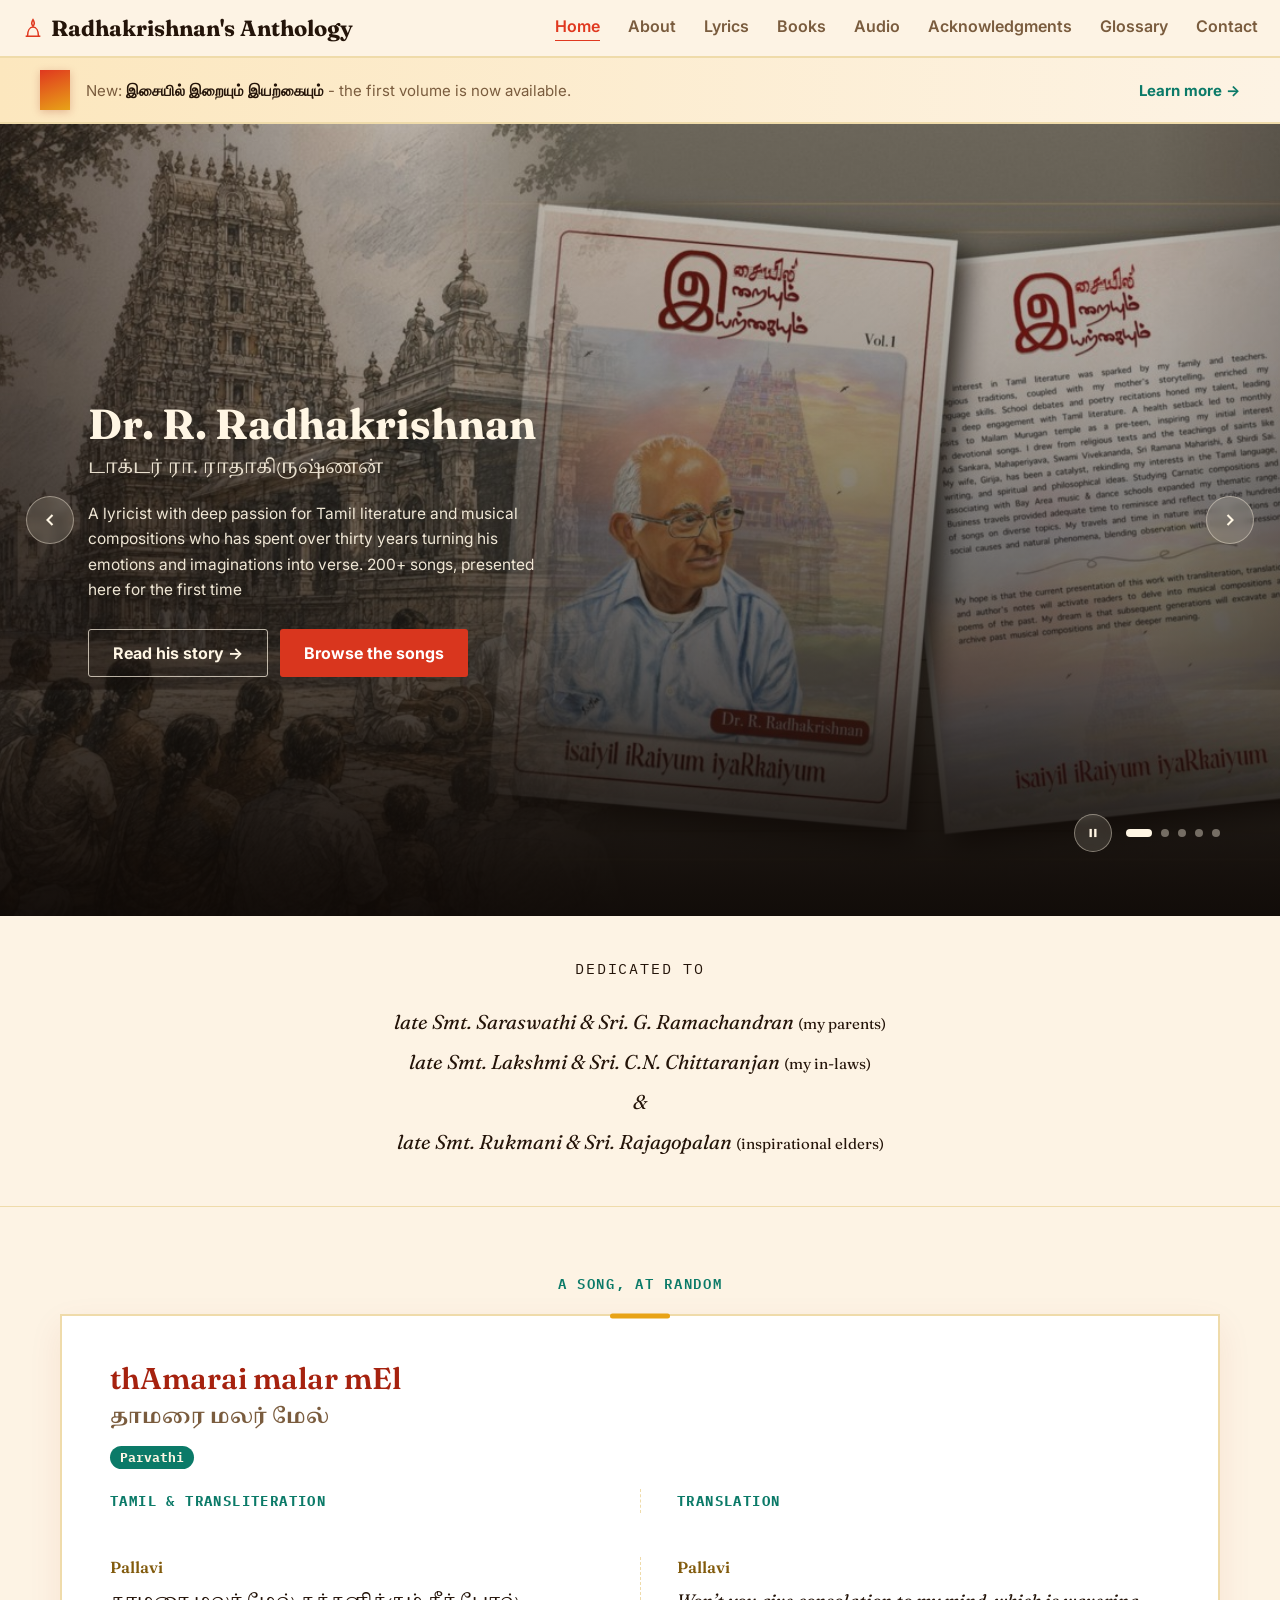
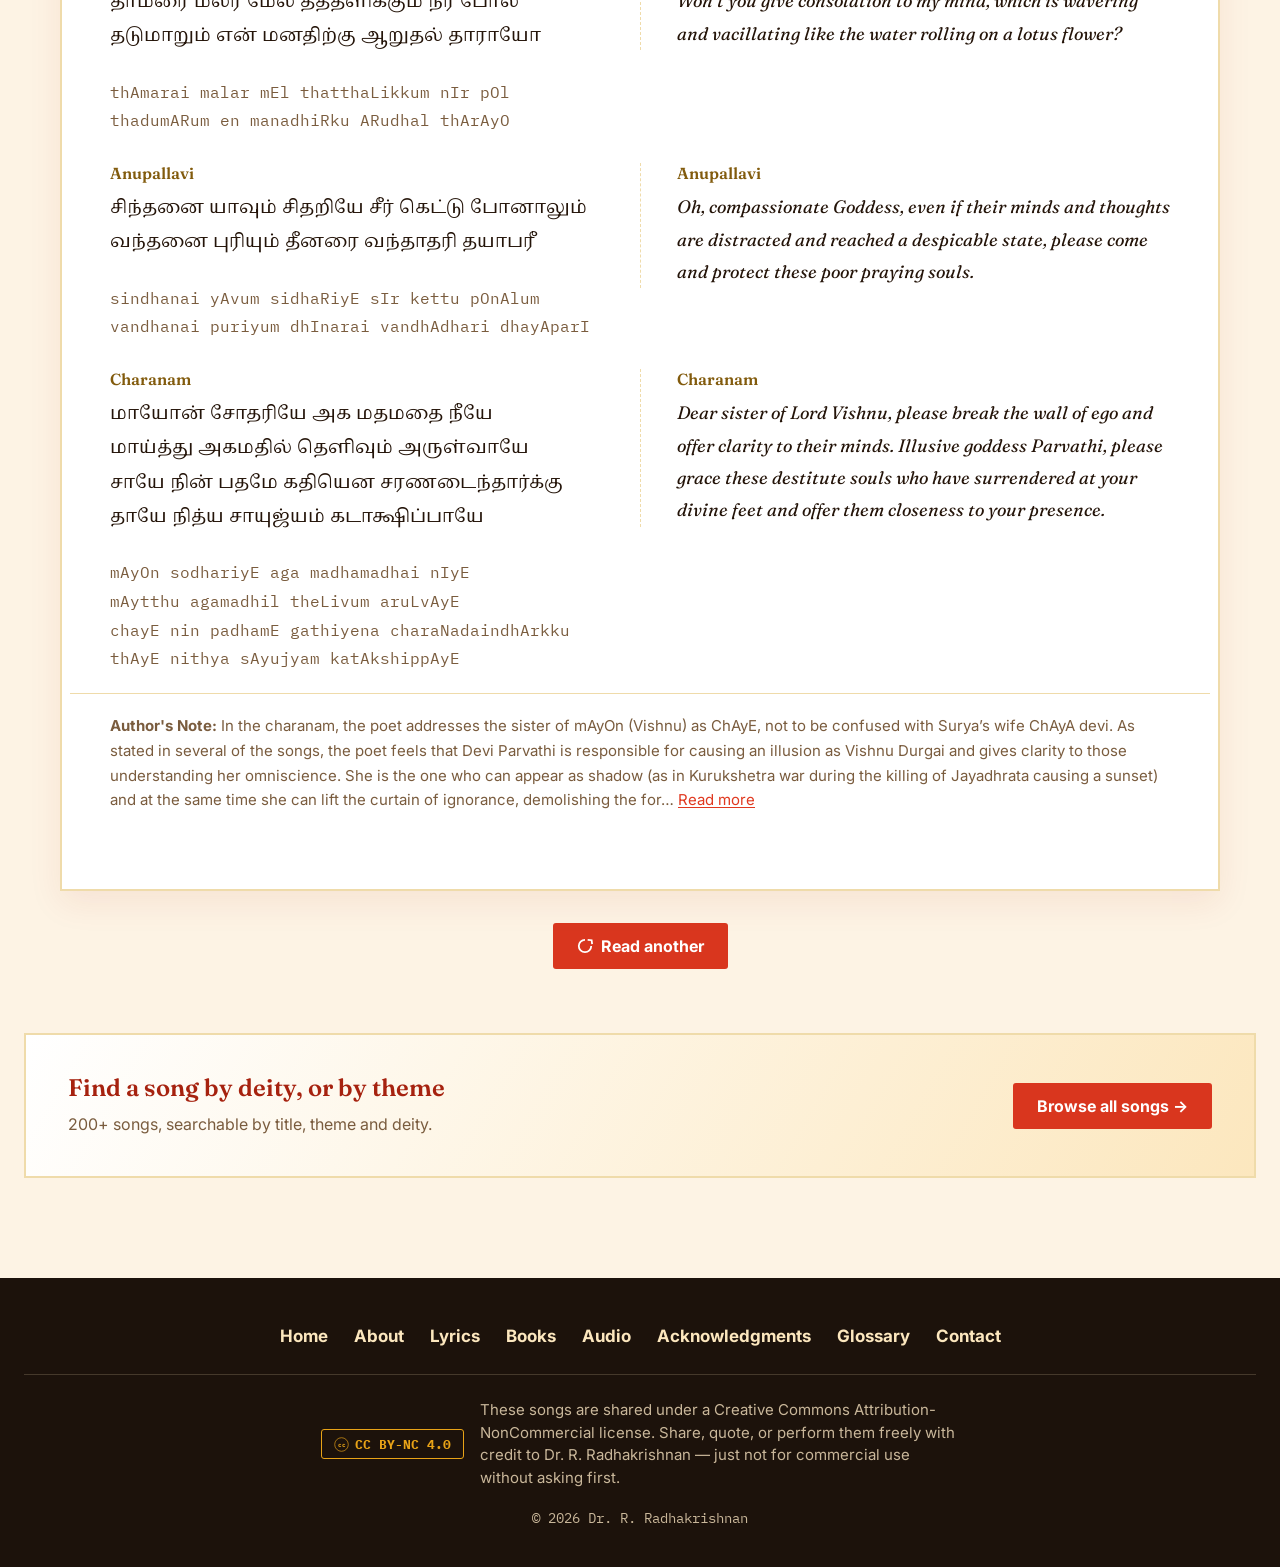
==== commit 555d1ea5: "fixed songs for charanam" ====
--- a/index.html
+++ b/index.html
@@ -8,7 +8,7 @@
   <link rel="preconnect" href="https://fonts.googleapis.com">
   <link rel="preconnect" href="https://fonts.gstatic.com" crossorigin>
   <link href="https://fonts.googleapis.com/css2?family=Fraunces:ital,opsz,wght@0,9..144,300;0,9..144,600;0,9..144,700;1,9..144,300;1,9..144,400&family=Noto+Serif+Tamil:wght@300;400;600&family=IBM+Plex+Mono:wght@400;500;700&family=Inter:wght@400;500&display=swap" rel="stylesheet">
-  <link rel="stylesheet" href="assets/css/site.css?v=20260819a">
+  <link rel="stylesheet" href="assets/css/site.css?v=20260819c">
 </head>
 <body data-page="home">
   <header id="site-header"></header>
@@ -26,7 +26,7 @@
 
       <!-- Slide 0: Intro -->
       <div class="slide slide-photo active" aria-label="Introduction">
-        <img class="slide-photo-img" src="assets/images/intro-collage.jpg?v=20260819a" alt="Temple, book, Saraswathi and Dr. Radhakrishnan writing">
+        <img class="slide-photo-img" src="assets/images/intro-collage.jpg?v=20260819c" alt="Temple, book, Saraswathi and Dr. Radhakrishnan writing">
         <div class="slide-overlay"></div>
         <div class="slide-content slide-content-title">
           <h1 class="intro-name">Dr. R. Radhakrishnan</h1>
@@ -41,7 +41,7 @@
 
       <!-- Slide 1: Mylapore -->
       <div class="slide slide-photo" aria-label="Slide 2: Mylapore">
-        <img class="slide-photo-img" src="assets/images/koil-concerts.jpg?v=20260819a" alt="Musicians performing outside a South Indian temple">
+        <img class="slide-photo-img" src="assets/images/koil-concerts.jpg?v=20260819c" alt="Musicians performing outside a South Indian temple">
         <div class="slide-overlay"></div>
         <div class="slide-content slide-content-title">
           <p class="slide-year">Mylapore: Early Years</p>
@@ -51,7 +51,7 @@
 
       <!-- Slide 2: A life inside the tradition -->
       <div class="slide slide-photo" aria-label="Slide 3: A life inside the tradition">
-        <img class="slide-photo-img" src="assets/images/puranas-dance.png?v=20260819a" alt="Sthalapuranas, dance and the classical tradition">
+        <img class="slide-photo-img" src="assets/images/puranas-dance.png?v=20260819c" alt="Sthalapuranas, dance and the classical tradition">
         <div class="slide-overlay"></div>
         <div class="slide-content slide-content-title">
           <p class="slide-year">Evolution of a Lyricist</p>
@@ -61,7 +61,7 @@
 
       <!-- Slide 3: 1998 - the spark -->
       <div class="slide slide-photo" aria-label="Slide 4: 1998">
-        <img class="slide-photo-img slide-spark-img" src="assets/images/asha-concert-concord.jpg?v=20260819a" alt="Concert at Concord - the first composition performed">
+        <img class="slide-photo-img slide-spark-img" src="assets/images/asha-concert-concord.jpg?v=20260819c" alt="Concert at Concord - the first composition performed">
         <div class="slide-overlay"></div>
         <div class="slide-content slide-content-title">
           <p class="slide-year">1998 - the spark</p>
@@ -71,7 +71,7 @@
 
       <!-- Slide 4: The book -->
       <div class="slide slide-book" aria-label="Slide 5: The book">
-        <img class="slide-book-img" src="assets/images/book-collage.jpg?v=20260819a" alt="isaiyil iRaiyum iyaRkaiyum - Volume 1">
+        <img class="slide-book-img" src="assets/images/book-collage.jpg?v=20260819c" alt="isaiyil iRaiyum iyaRkaiyum - Volume 1">
         <div class="slide-overlay"></div>
         <div class="slide-content slide-content-title">
           <p class="slide-year">Volume One - now available</p>
@@ -142,7 +142,7 @@
 
   <footer id="site-footer"></footer>
 
-  <script src="assets/js/site.js?v=20260819a"></script>
-  <script src="assets/js/home.js?v=20260819a"></script>
+  <script src="assets/js/site.js?v=20260819c"></script>
+  <script src="assets/js/home.js?v=20260819c"></script>
 </body>
 </html>
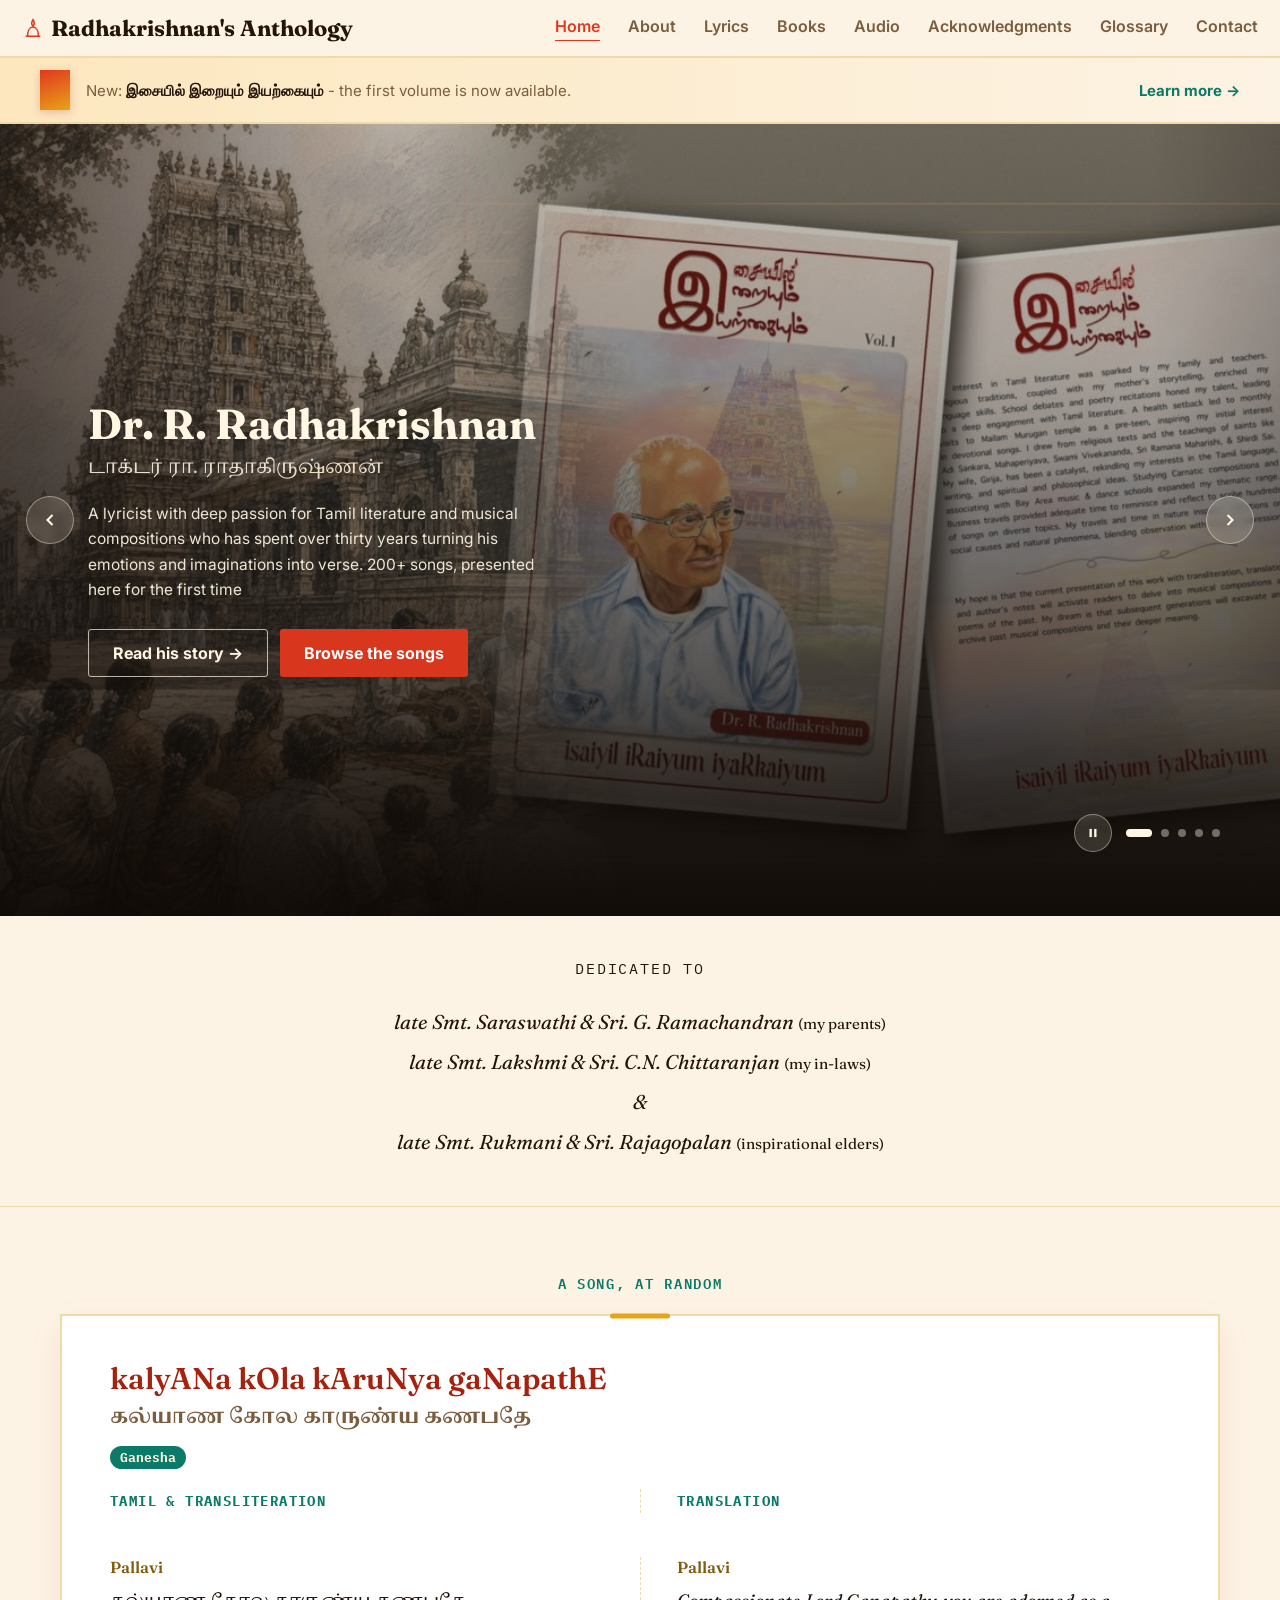
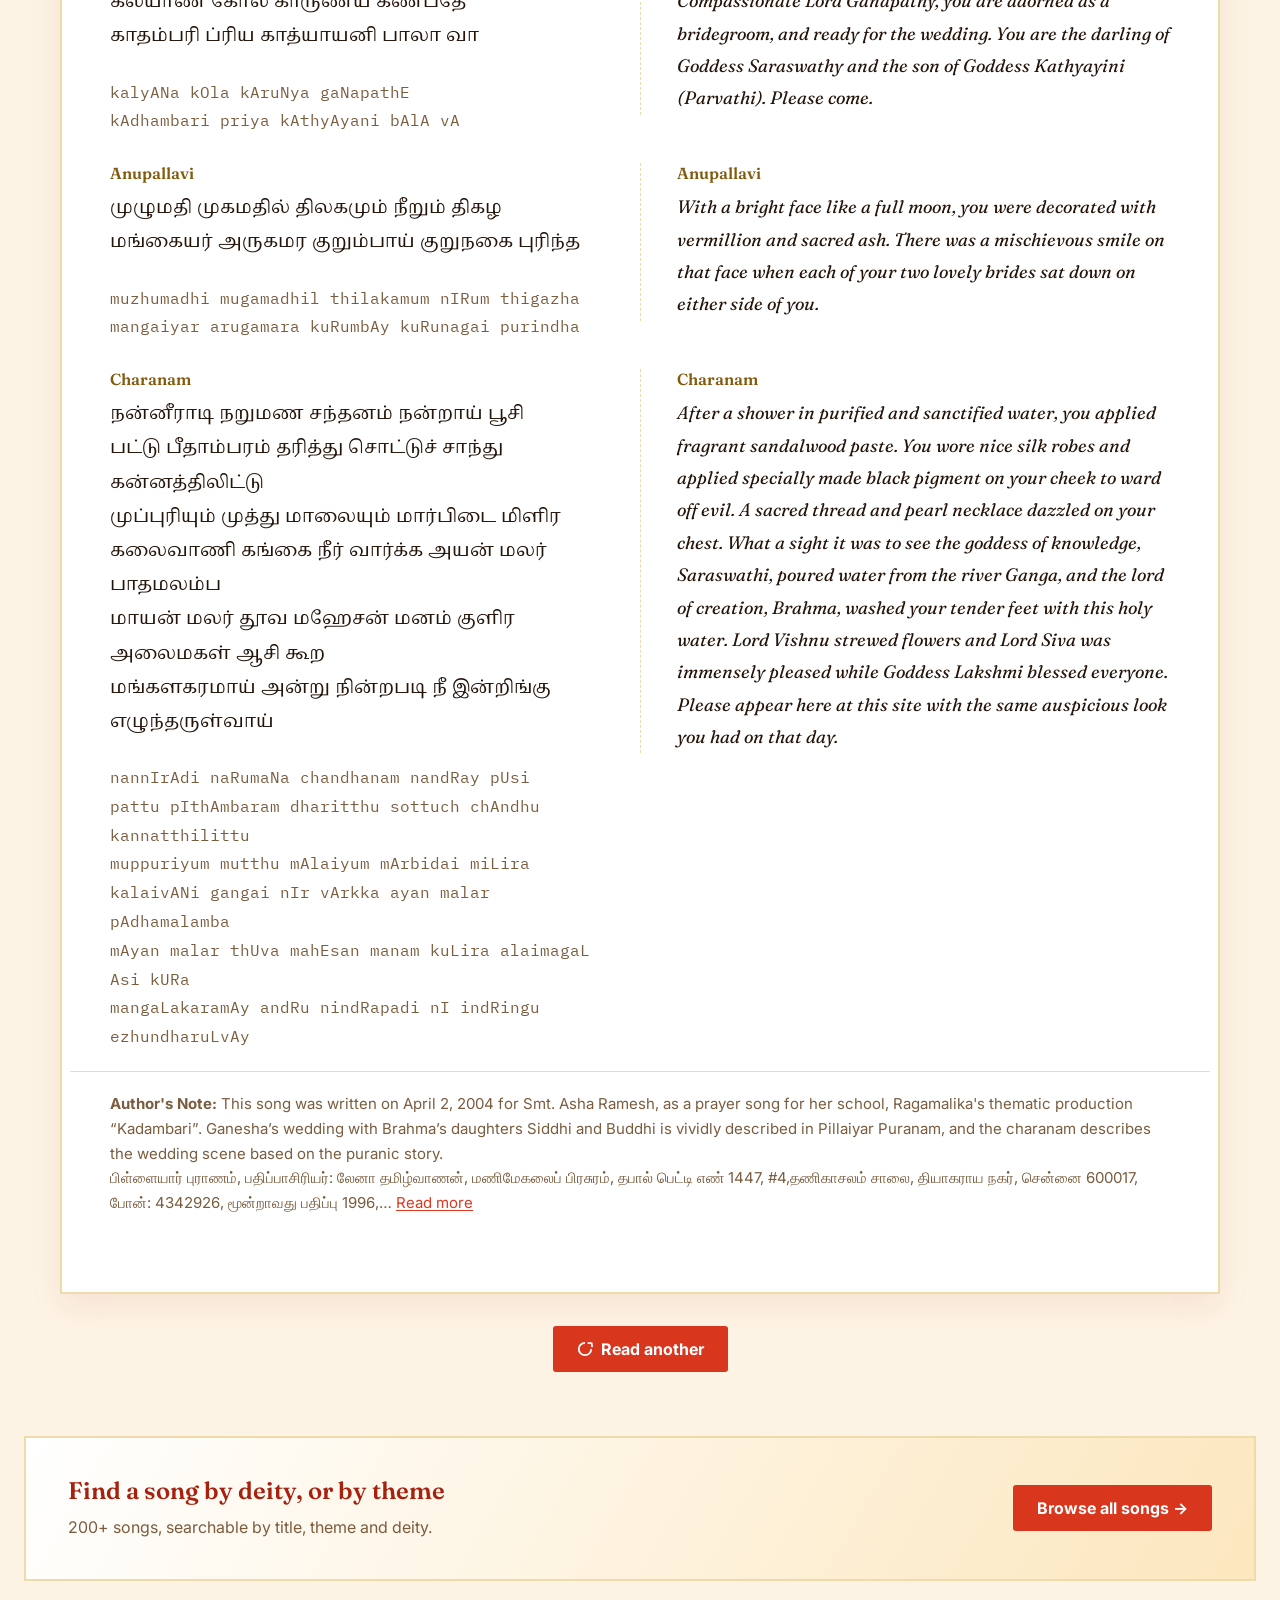
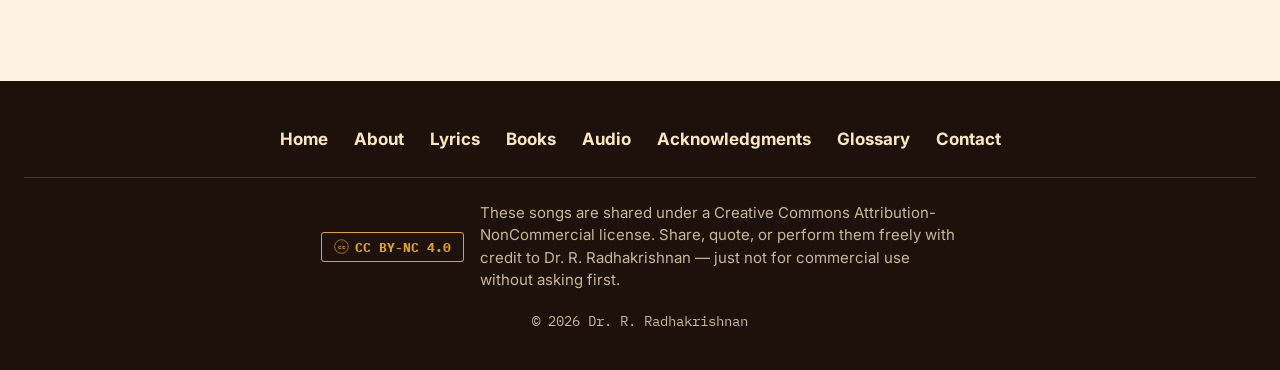
==== commit 60379711: "fix on read more link character limit and note being a little more and opart of href link" ====
--- a/index.html
+++ b/index.html
@@ -8,7 +8,7 @@
   <link rel="preconnect" href="https://fonts.googleapis.com">
   <link rel="preconnect" href="https://fonts.gstatic.com" crossorigin>
   <link href="https://fonts.googleapis.com/css2?family=Fraunces:ital,opsz,wght@0,9..144,300;0,9..144,600;0,9..144,700;1,9..144,300;1,9..144,400&family=Noto+Serif+Tamil:wght@300;400;600&family=IBM+Plex+Mono:wght@400;500;700&family=Inter:wght@400;500&display=swap" rel="stylesheet">
-  <link rel="stylesheet" href="assets/css/site.css?v=20260819c">
+  <link rel="stylesheet" href="assets/css/site.css?v=20260820b">
 </head>
 <body data-page="home">
   <header id="site-header"></header>
@@ -26,7 +26,7 @@
 
       <!-- Slide 0: Intro -->
       <div class="slide slide-photo active" aria-label="Introduction">
-        <img class="slide-photo-img" src="assets/images/intro-collage.jpg?v=20260819c" alt="Temple, book, Saraswathi and Dr. Radhakrishnan writing">
+        <img class="slide-photo-img" src="assets/images/intro-collage.jpg?v=20260820b" alt="Temple, book, Saraswathi and Dr. Radhakrishnan writing">
         <div class="slide-overlay"></div>
         <div class="slide-content slide-content-title">
           <h1 class="intro-name">Dr. R. Radhakrishnan</h1>
@@ -41,7 +41,7 @@
 
       <!-- Slide 1: Mylapore -->
       <div class="slide slide-photo" aria-label="Slide 2: Mylapore">
-        <img class="slide-photo-img" src="assets/images/koil-concerts.jpg?v=20260819c" alt="Musicians performing outside a South Indian temple">
+        <img class="slide-photo-img" src="assets/images/koil-concerts.jpg?v=20260820b" alt="Musicians performing outside a South Indian temple">
         <div class="slide-overlay"></div>
         <div class="slide-content slide-content-title">
           <p class="slide-year">Mylapore: Early Years</p>
@@ -51,7 +51,7 @@
 
       <!-- Slide 2: A life inside the tradition -->
       <div class="slide slide-photo" aria-label="Slide 3: A life inside the tradition">
-        <img class="slide-photo-img" src="assets/images/puranas-dance.png?v=20260819c" alt="Sthalapuranas, dance and the classical tradition">
+        <img class="slide-photo-img" src="assets/images/puranas-dance.png?v=20260820b" alt="Sthalapuranas, dance and the classical tradition">
         <div class="slide-overlay"></div>
         <div class="slide-content slide-content-title">
           <p class="slide-year">Evolution of a Lyricist</p>
@@ -61,7 +61,7 @@
 
       <!-- Slide 3: 1998 - the spark -->
       <div class="slide slide-photo" aria-label="Slide 4: 1998">
-        <img class="slide-photo-img slide-spark-img" src="assets/images/asha-concert-concord.jpg?v=20260819c" alt="Concert at Concord - the first composition performed">
+        <img class="slide-photo-img slide-spark-img" src="assets/images/asha-concert-concord.jpg?v=20260820b" alt="Concert at Concord - the first composition performed">
         <div class="slide-overlay"></div>
         <div class="slide-content slide-content-title">
           <p class="slide-year">1998 - the spark</p>
@@ -71,7 +71,7 @@
 
       <!-- Slide 4: The book -->
       <div class="slide slide-book" aria-label="Slide 5: The book">
-        <img class="slide-book-img" src="assets/images/book-collage.jpg?v=20260819c" alt="isaiyil iRaiyum iyaRkaiyum - Volume 1">
+        <img class="slide-book-img" src="assets/images/book-collage.jpg?v=20260820b" alt="isaiyil iRaiyum iyaRkaiyum - Volume 1">
         <div class="slide-overlay"></div>
         <div class="slide-content slide-content-title">
           <p class="slide-year">Volume One - now available</p>
@@ -142,7 +142,7 @@
 
   <footer id="site-footer"></footer>
 
-  <script src="assets/js/site.js?v=20260819c"></script>
-  <script src="assets/js/home.js?v=20260819c"></script>
+  <script src="assets/js/site.js?v=20260820b"></script>
+  <script src="assets/js/home.js?v=20260820b"></script>
 </body>
 </html>
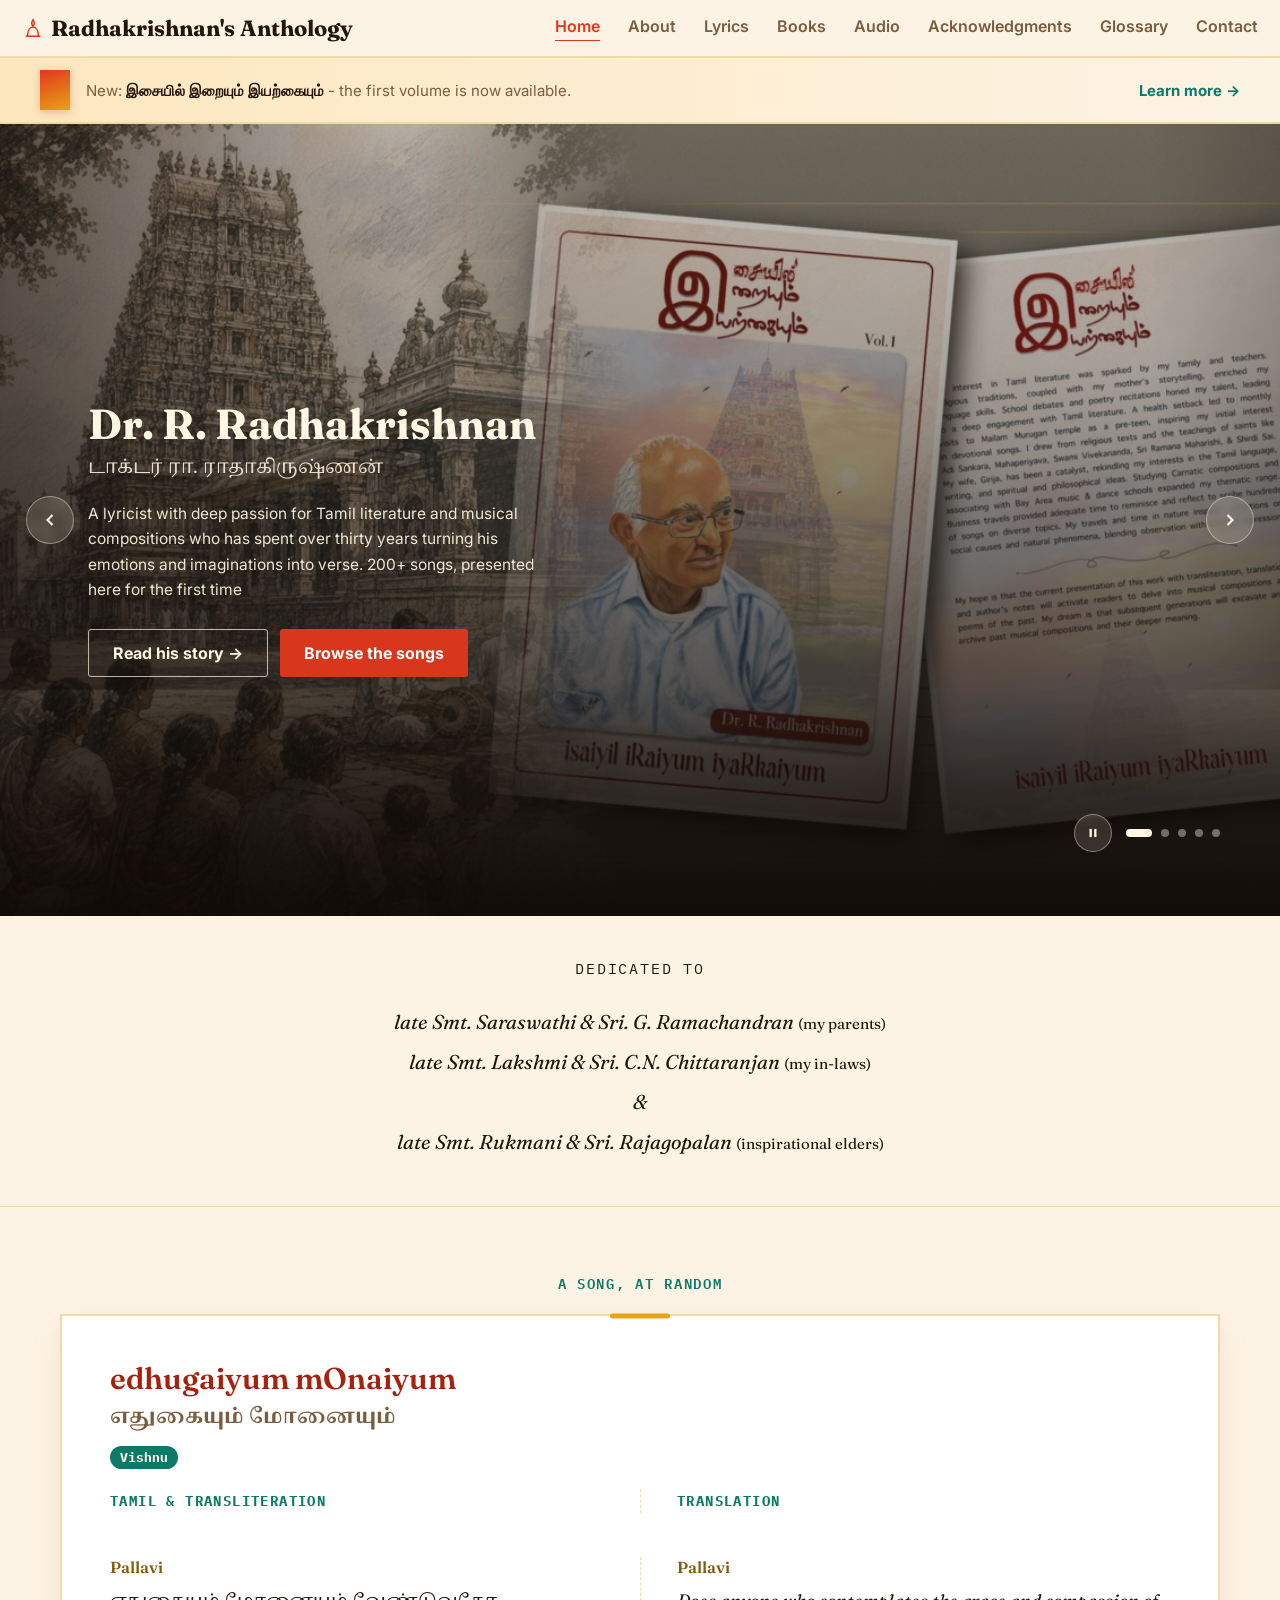
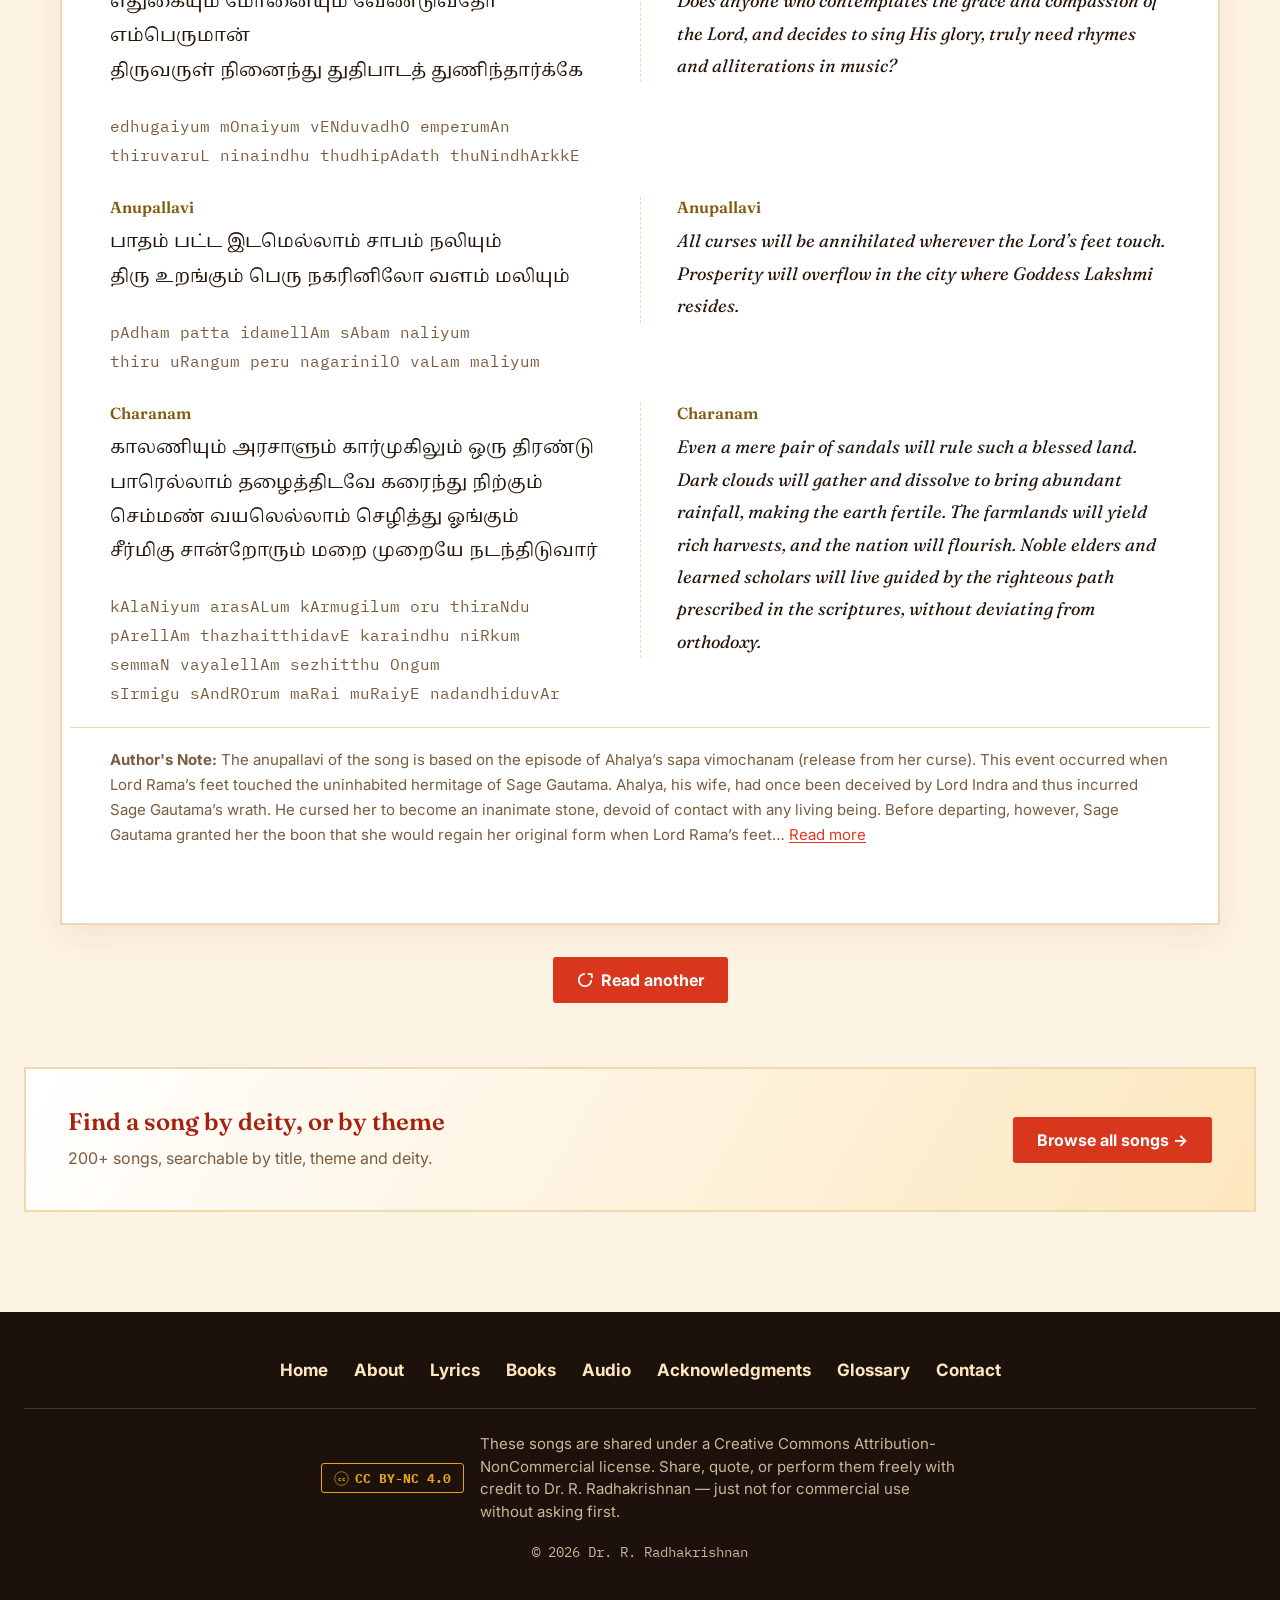
==== commit 77a8d949: "Update 236.json" ====
--- a/index.html
+++ b/index.html
@@ -8,7 +8,7 @@
   <link rel="preconnect" href="https://fonts.googleapis.com">
   <link rel="preconnect" href="https://fonts.gstatic.com" crossorigin>
   <link href="https://fonts.googleapis.com/css2?family=Fraunces:ital,opsz,wght@0,9..144,300;0,9..144,600;0,9..144,700;1,9..144,300;1,9..144,400&family=Noto+Serif+Tamil:wght@300;400;600&family=IBM+Plex+Mono:wght@400;500;700&family=Inter:wght@400;500&display=swap" rel="stylesheet">
-  <link rel="stylesheet" href="assets/css/site.css?v=20260820b">
+  <link rel="stylesheet" href="assets/css/site.css?v=20260823b">
 </head>
 <body data-page="home">
   <header id="site-header"></header>
@@ -26,7 +26,7 @@
 
       <!-- Slide 0: Intro -->
       <div class="slide slide-photo active" aria-label="Introduction">
-        <img class="slide-photo-img" src="assets/images/intro-collage.jpg?v=20260820b" alt="Temple, book, Saraswathi and Dr. Radhakrishnan writing">
+        <img class="slide-photo-img" src="assets/images/intro-collage.jpg?v=20260823b" alt="Temple, book, Saraswathi and Dr. Radhakrishnan writing">
         <div class="slide-overlay"></div>
         <div class="slide-content slide-content-title">
           <h1 class="intro-name">Dr. R. Radhakrishnan</h1>
@@ -41,7 +41,7 @@
 
       <!-- Slide 1: Mylapore -->
       <div class="slide slide-photo" aria-label="Slide 2: Mylapore">
-        <img class="slide-photo-img" src="assets/images/koil-concerts.jpg?v=20260820b" alt="Musicians performing outside a South Indian temple">
+        <img class="slide-photo-img" src="assets/images/koil-concerts.jpg?v=20260823b" alt="Musicians performing outside a South Indian temple">
         <div class="slide-overlay"></div>
         <div class="slide-content slide-content-title">
           <p class="slide-year">Mylapore: Early Years</p>
@@ -51,7 +51,7 @@
 
       <!-- Slide 2: A life inside the tradition -->
       <div class="slide slide-photo" aria-label="Slide 3: A life inside the tradition">
-        <img class="slide-photo-img" src="assets/images/puranas-dance.png?v=20260820b" alt="Sthalapuranas, dance and the classical tradition">
+        <img class="slide-photo-img" src="assets/images/puranas-dance.png?v=20260823b" alt="Sthalapuranas, dance and the classical tradition">
         <div class="slide-overlay"></div>
         <div class="slide-content slide-content-title">
           <p class="slide-year">Evolution of a Lyricist</p>
@@ -61,7 +61,7 @@
 
       <!-- Slide 3: 1998 - the spark -->
       <div class="slide slide-photo" aria-label="Slide 4: 1998">
-        <img class="slide-photo-img slide-spark-img" src="assets/images/asha-concert-concord.jpg?v=20260820b" alt="Concert at Concord - the first composition performed">
+        <img class="slide-photo-img slide-spark-img" src="assets/images/asha-concert-concord.jpg?v=20260823b" alt="Concert at Concord - the first composition performed">
         <div class="slide-overlay"></div>
         <div class="slide-content slide-content-title">
           <p class="slide-year">1998 - the spark</p>
@@ -71,7 +71,7 @@
 
       <!-- Slide 4: The book -->
       <div class="slide slide-book" aria-label="Slide 5: The book">
-        <img class="slide-book-img" src="assets/images/book-collage.jpg?v=20260820b" alt="isaiyil iRaiyum iyaRkaiyum - Volume 1">
+        <img class="slide-book-img" src="assets/images/book-collage.jpg?v=20260823b" alt="isaiyil iRaiyum iyaRkaiyum - Volume 1">
         <div class="slide-overlay"></div>
         <div class="slide-content slide-content-title">
           <p class="slide-year">Volume One - now available</p>
@@ -142,7 +142,7 @@
 
   <footer id="site-footer"></footer>
 
-  <script src="assets/js/site.js?v=20260820b"></script>
-  <script src="assets/js/home.js?v=20260820b"></script>
+  <script src="assets/js/site.js?v=20260823b"></script>
+  <script src="assets/js/home.js?v=20260823b"></script>
 </body>
 </html>
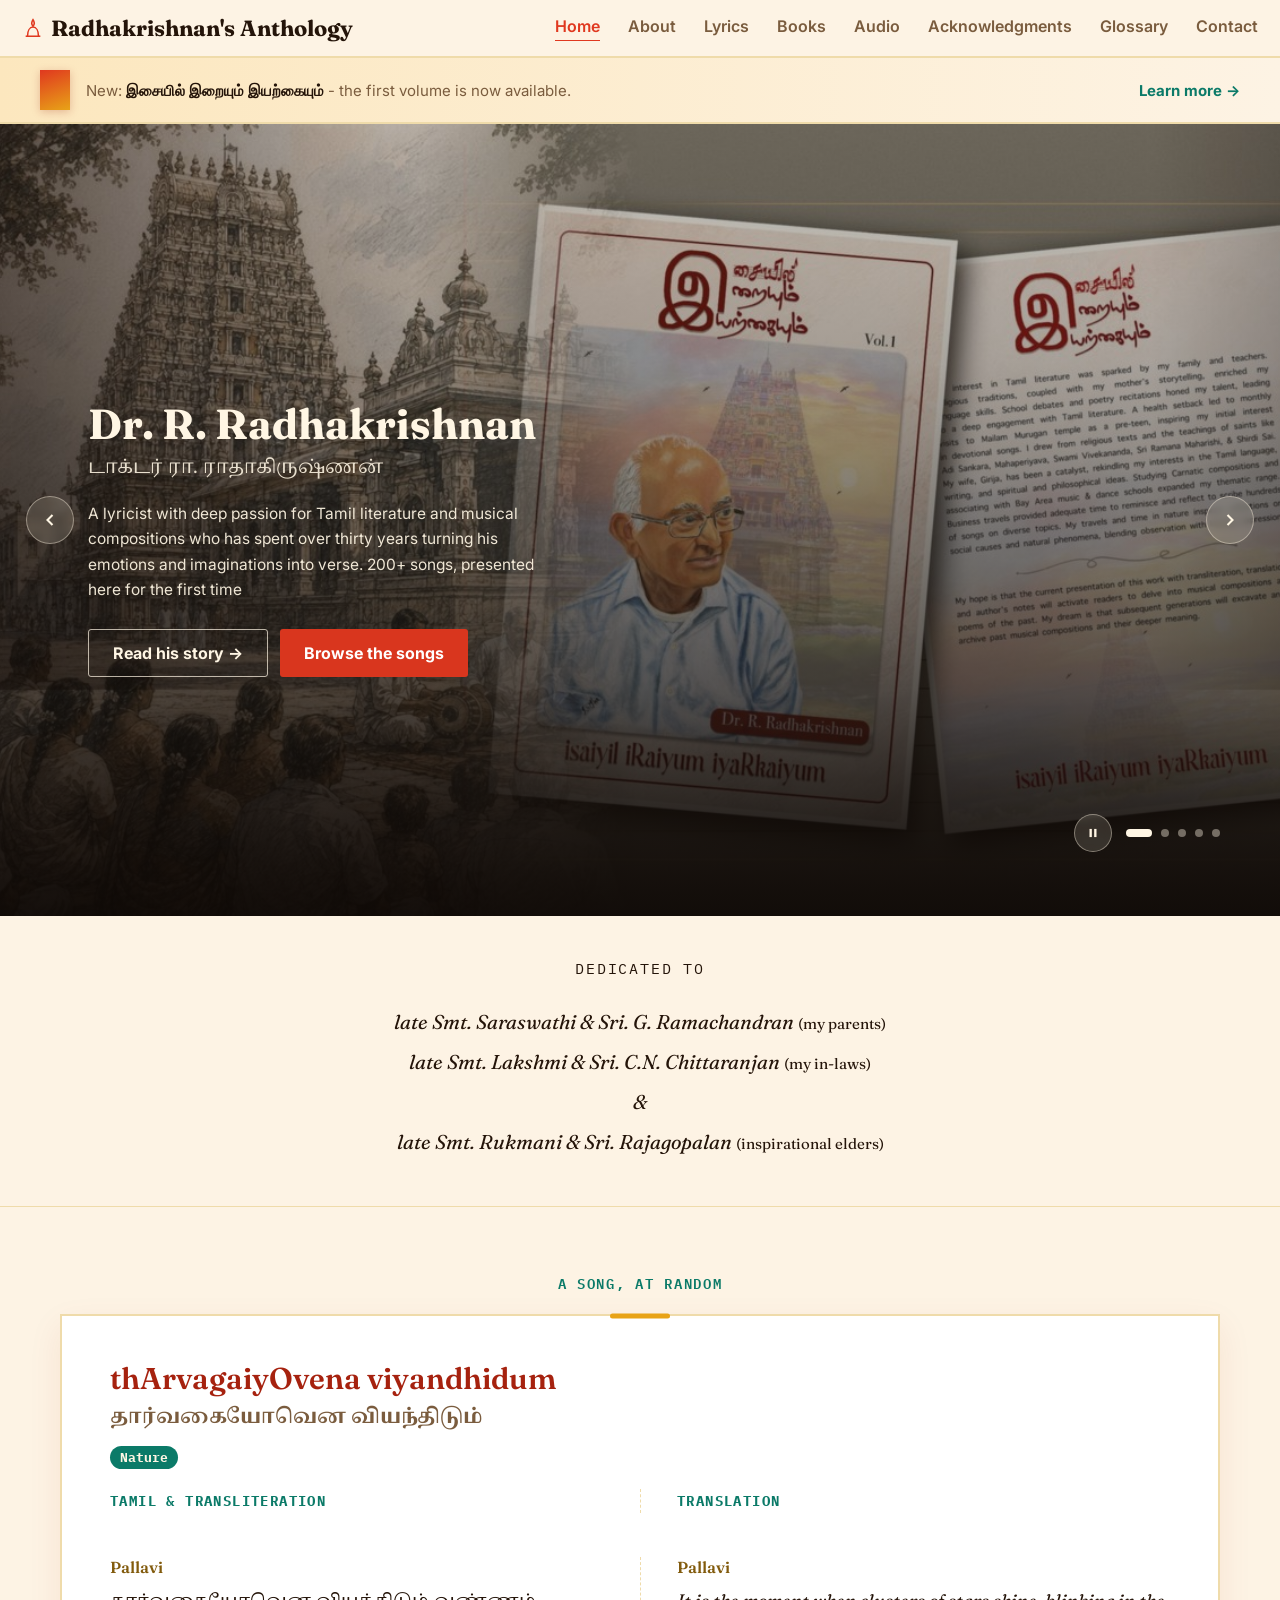
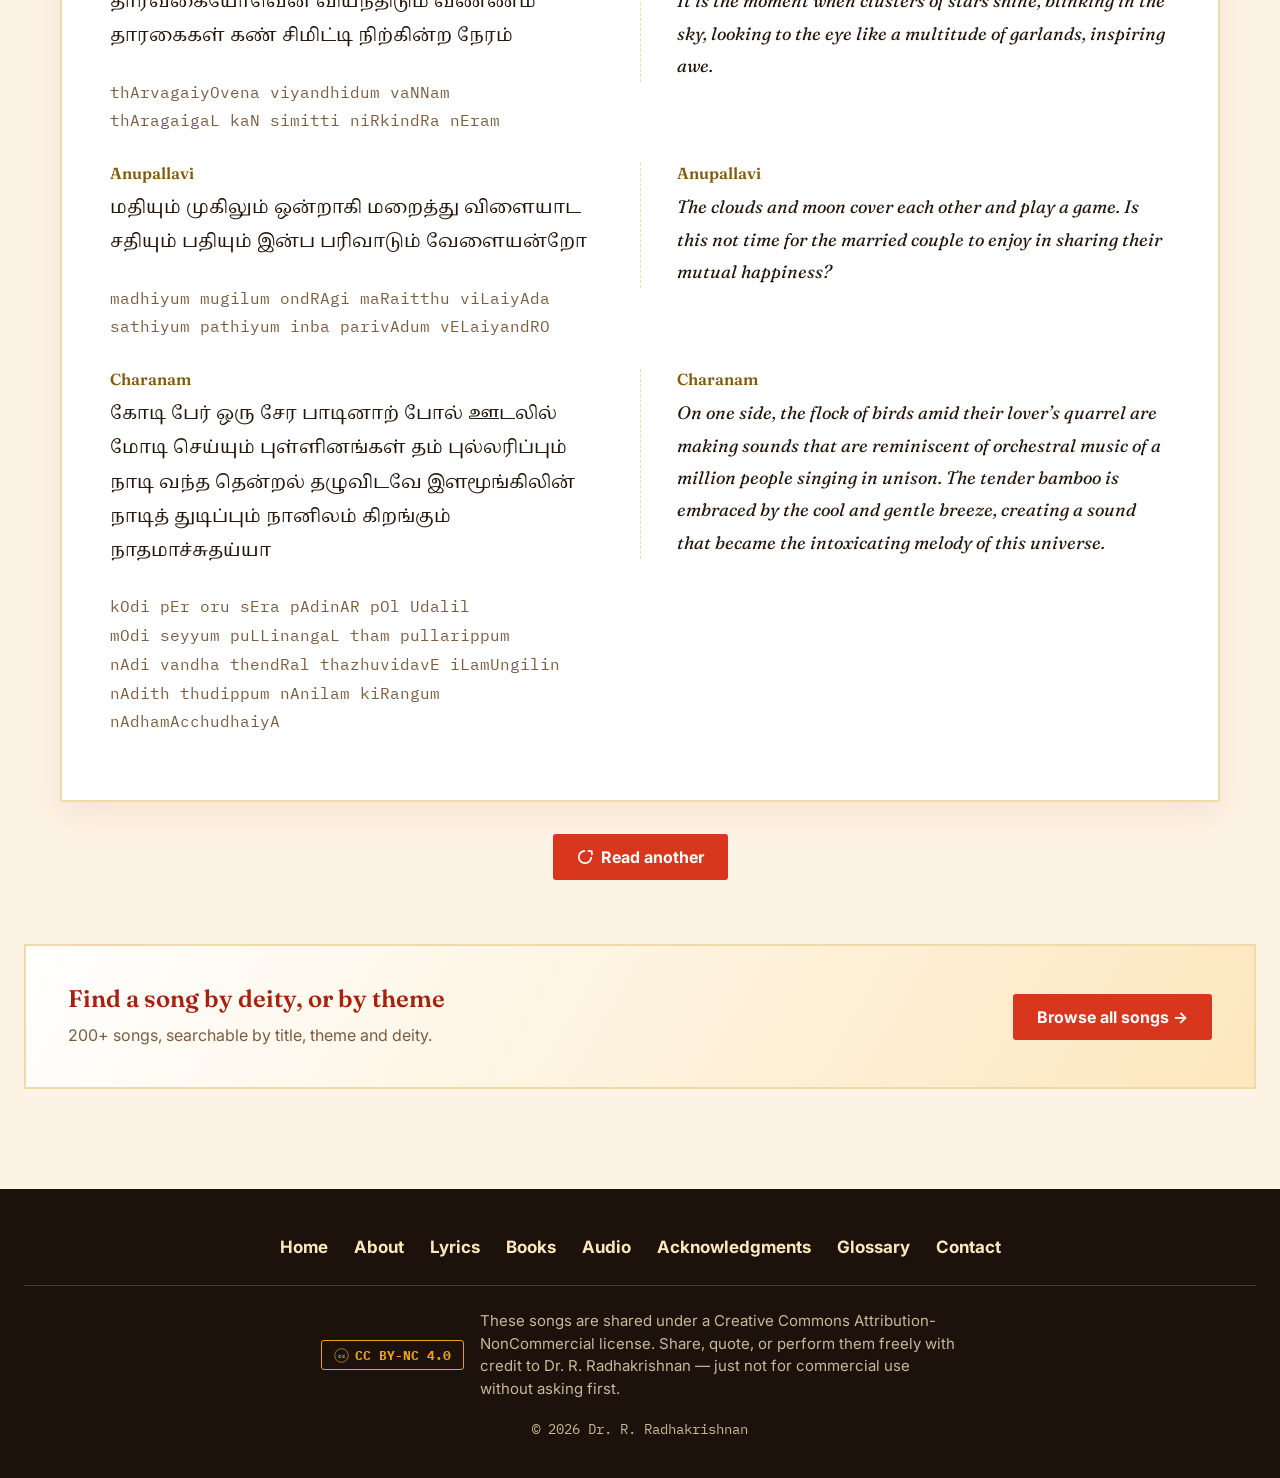
==== commit 9c1e2ef0: "Update 236.json" ====
--- a/index.html
+++ b/index.html
@@ -8,7 +8,7 @@
   <link rel="preconnect" href="https://fonts.googleapis.com">
   <link rel="preconnect" href="https://fonts.gstatic.com" crossorigin>
   <link href="https://fonts.googleapis.com/css2?family=Fraunces:ital,opsz,wght@0,9..144,300;0,9..144,600;0,9..144,700;1,9..144,300;1,9..144,400&family=Noto+Serif+Tamil:wght@300;400;600&family=IBM+Plex+Mono:wght@400;500;700&family=Inter:wght@400;500&display=swap" rel="stylesheet">
-  <link rel="stylesheet" href="assets/css/site.css?v=20260823b">
+  <link rel="stylesheet" href="assets/css/site.css?v=20260823c">
 </head>
 <body data-page="home">
   <header id="site-header"></header>
@@ -26,7 +26,7 @@
 
       <!-- Slide 0: Intro -->
       <div class="slide slide-photo active" aria-label="Introduction">
-        <img class="slide-photo-img" src="assets/images/intro-collage.jpg?v=20260823b" alt="Temple, book, Saraswathi and Dr. Radhakrishnan writing">
+        <img class="slide-photo-img" src="assets/images/intro-collage.jpg?v=20260823c" alt="Temple, book, Saraswathi and Dr. Radhakrishnan writing">
         <div class="slide-overlay"></div>
         <div class="slide-content slide-content-title">
           <h1 class="intro-name">Dr. R. Radhakrishnan</h1>
@@ -41,7 +41,7 @@
 
       <!-- Slide 1: Mylapore -->
       <div class="slide slide-photo" aria-label="Slide 2: Mylapore">
-        <img class="slide-photo-img" src="assets/images/koil-concerts.jpg?v=20260823b" alt="Musicians performing outside a South Indian temple">
+        <img class="slide-photo-img" src="assets/images/koil-concerts.jpg?v=20260823c" alt="Musicians performing outside a South Indian temple">
         <div class="slide-overlay"></div>
         <div class="slide-content slide-content-title">
           <p class="slide-year">Mylapore: Early Years</p>
@@ -51,7 +51,7 @@
 
       <!-- Slide 2: A life inside the tradition -->
       <div class="slide slide-photo" aria-label="Slide 3: A life inside the tradition">
-        <img class="slide-photo-img" src="assets/images/puranas-dance.png?v=20260823b" alt="Sthalapuranas, dance and the classical tradition">
+        <img class="slide-photo-img" src="assets/images/puranas-dance.png?v=20260823c" alt="Sthalapuranas, dance and the classical tradition">
         <div class="slide-overlay"></div>
         <div class="slide-content slide-content-title">
           <p class="slide-year">Evolution of a Lyricist</p>
@@ -61,7 +61,7 @@
 
       <!-- Slide 3: 1998 - the spark -->
       <div class="slide slide-photo" aria-label="Slide 4: 1998">
-        <img class="slide-photo-img slide-spark-img" src="assets/images/asha-concert-concord.jpg?v=20260823b" alt="Concert at Concord - the first composition performed">
+        <img class="slide-photo-img slide-spark-img" src="assets/images/asha-concert-concord.jpg?v=20260823c" alt="Concert at Concord - the first composition performed">
         <div class="slide-overlay"></div>
         <div class="slide-content slide-content-title">
           <p class="slide-year">1998 - the spark</p>
@@ -71,7 +71,7 @@
 
       <!-- Slide 4: The book -->
       <div class="slide slide-book" aria-label="Slide 5: The book">
-        <img class="slide-book-img" src="assets/images/book-collage.jpg?v=20260823b" alt="isaiyil iRaiyum iyaRkaiyum - Volume 1">
+        <img class="slide-book-img" src="assets/images/book-collage.jpg?v=20260823c" alt="isaiyil iRaiyum iyaRkaiyum - Volume 1">
         <div class="slide-overlay"></div>
         <div class="slide-content slide-content-title">
           <p class="slide-year">Volume One - now available</p>
@@ -142,7 +142,7 @@
 
   <footer id="site-footer"></footer>
 
-  <script src="assets/js/site.js?v=20260823b"></script>
-  <script src="assets/js/home.js?v=20260823b"></script>
+  <script src="assets/js/site.js?v=20260823c"></script>
+  <script src="assets/js/home.js?v=20260823c"></script>
 </body>
 </html>
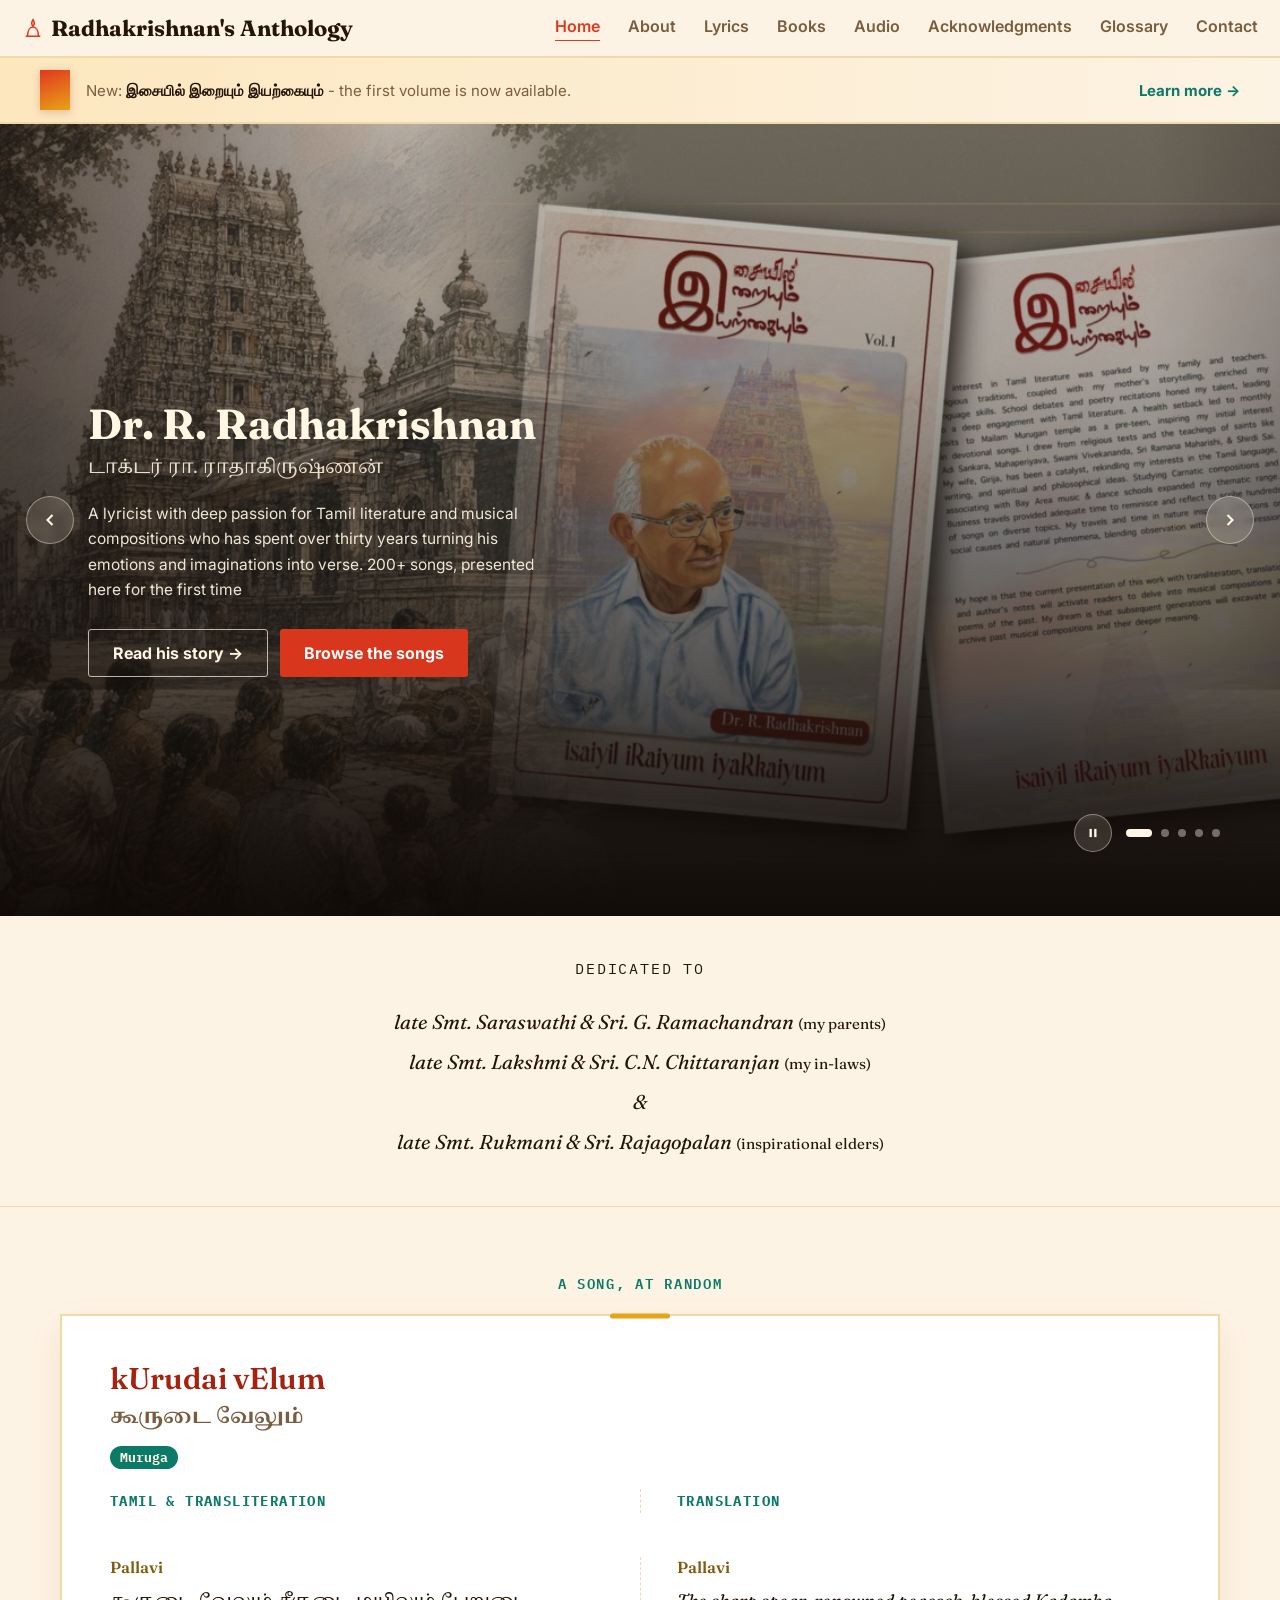
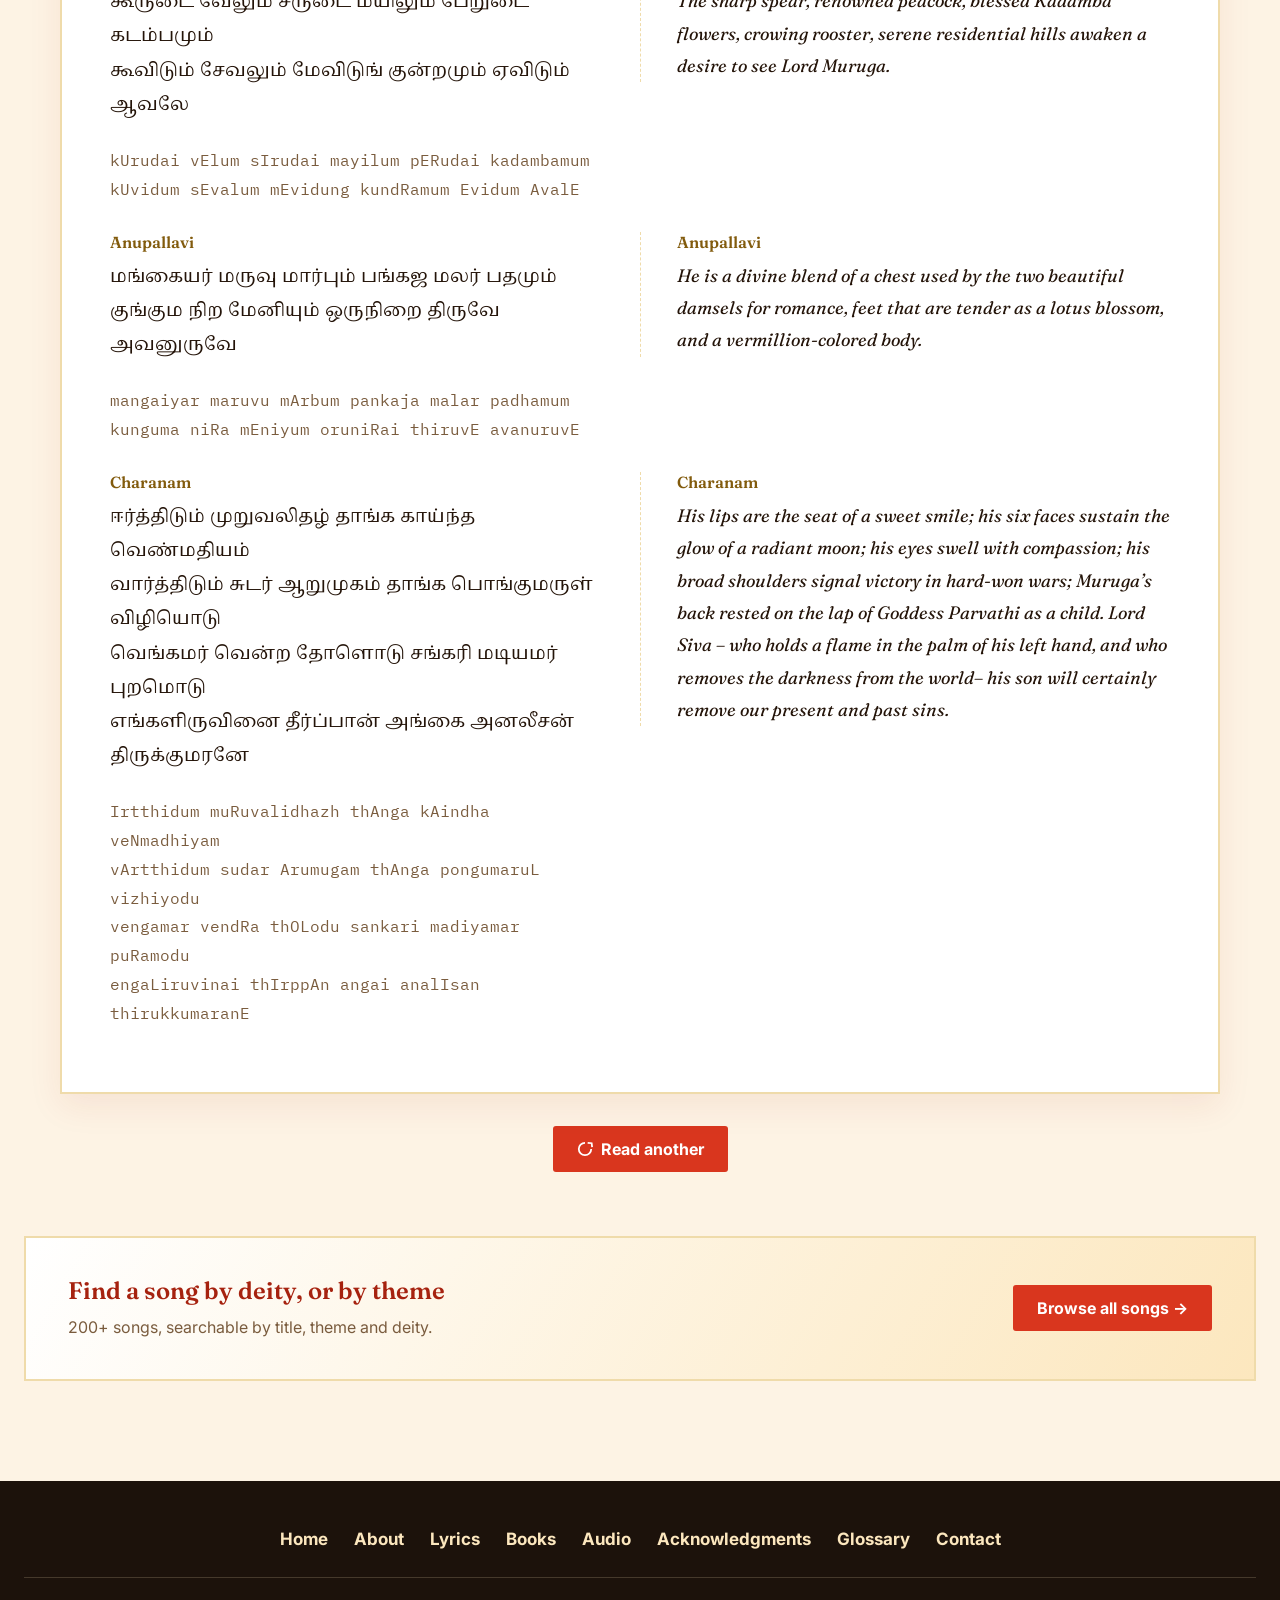
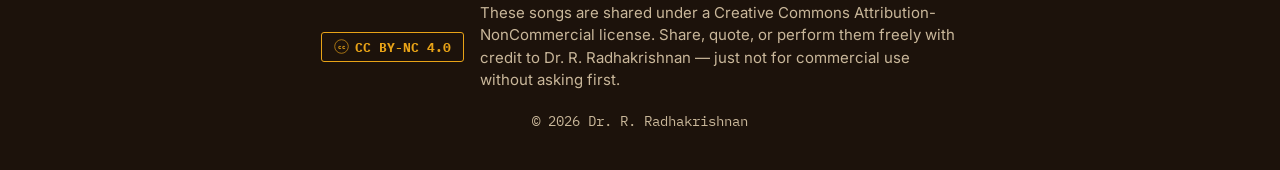
==== commit dd954b2b: "added foreword pages" ====
--- a/index.html
+++ b/index.html
@@ -8,7 +8,7 @@
   <link rel="preconnect" href="https://fonts.googleapis.com">
   <link rel="preconnect" href="https://fonts.gstatic.com" crossorigin>
   <link href="https://fonts.googleapis.com/css2?family=Fraunces:ital,opsz,wght@0,9..144,300;0,9..144,600;0,9..144,700;1,9..144,300;1,9..144,400&family=Noto+Serif+Tamil:wght@300;400;600&family=IBM+Plex+Mono:wght@400;500;700&family=Inter:wght@400;500&display=swap" rel="stylesheet">
-  <link rel="stylesheet" href="assets/css/site.css?v=20260823c">
+  <link rel="stylesheet" href="assets/css/site.css?v=20260829b">
 </head>
 <body data-page="home">
   <header id="site-header"></header>
@@ -26,7 +26,7 @@
 
       <!-- Slide 0: Intro -->
       <div class="slide slide-photo active" aria-label="Introduction">
-        <img class="slide-photo-img" src="assets/images/intro-collage.jpg?v=20260823c" alt="Temple, book, Saraswathi and Dr. Radhakrishnan writing">
+        <img class="slide-photo-img" src="assets/images/intro-collage.jpg?v=20260829b" alt="Temple, book, Saraswathi and Dr. Radhakrishnan writing">
         <div class="slide-overlay"></div>
         <div class="slide-content slide-content-title">
           <h1 class="intro-name">Dr. R. Radhakrishnan</h1>
@@ -41,7 +41,7 @@
 
       <!-- Slide 1: Mylapore -->
       <div class="slide slide-photo" aria-label="Slide 2: Mylapore">
-        <img class="slide-photo-img" src="assets/images/koil-concerts.jpg?v=20260823c" alt="Musicians performing outside a South Indian temple">
+        <img class="slide-photo-img" src="assets/images/koil-concerts.jpg?v=20260829b" alt="Musicians performing outside a South Indian temple">
         <div class="slide-overlay"></div>
         <div class="slide-content slide-content-title">
           <p class="slide-year">Mylapore: Early Years</p>
@@ -51,27 +51,29 @@
 
       <!-- Slide 2: A life inside the tradition -->
       <div class="slide slide-photo" aria-label="Slide 3: A life inside the tradition">
-        <img class="slide-photo-img" src="assets/images/puranas-dance.png?v=20260823c" alt="Sthalapuranas, dance and the classical tradition">
+        <img class="slide-photo-img" src="assets/images/puranas-dance.png?v=20260829b" alt="Sthalapuranas, dance and the classical tradition">
         <div class="slide-overlay"></div>
         <div class="slide-content slide-content-title">
           <p class="slide-year">Evolution of a Lyricist</p>
           <p class="slide-caption">Decades as a scientific researcher translating to meticulous research of Tamil and religious texts - Epics, puranas, sthalapuranas and teachings of saints. Continued interest in art forms through formal training of daughters in Carnatic music and Bharatanatyam.</p>
+          <a href="foreword-mythili-kumar.html" class="btn btn-ghost">Read Mythili Kumar's foreword &rarr;</a>
         </div>
       </div>
 
       <!-- Slide 3: 1998 - the spark -->
       <div class="slide slide-photo" aria-label="Slide 4: 1998">
-        <img class="slide-photo-img slide-spark-img" src="assets/images/asha-concert-concord.jpg?v=20260823c" alt="Concert at Concord - the first composition performed">
+        <img class="slide-photo-img slide-spark-img" src="assets/images/asha-concert-concord.jpg?v=20260829b" alt="Concert at Concord - the first composition performed">
         <div class="slide-overlay"></div>
         <div class="slide-content slide-content-title">
           <p class="slide-year">1998 - the spark</p>
           <p class="slide-caption">One of the early lyrics penned was tuned and rendered by the renowned Bay area musician Smt. Asha Ramesh in a temple concert at Concord, CA.</p>
+          <a href="foreword-asha-ramesh.html" class="btn btn-ghost">Read Asha Ramesh's foreword &rarr;</a>
         </div>
       </div>
 
       <!-- Slide 4: The book -->
       <div class="slide slide-book" aria-label="Slide 5: The book">
-        <img class="slide-book-img" src="assets/images/book-collage.jpg?v=20260823c" alt="isaiyil iRaiyum iyaRkaiyum - Volume 1">
+        <img class="slide-book-img" src="assets/images/book-collage.jpg?v=20260829b" alt="isaiyil iRaiyum iyaRkaiyum - Volume 1">
         <div class="slide-overlay"></div>
         <div class="slide-content slide-content-title">
           <p class="slide-year">Volume One - now available</p>
@@ -142,7 +144,7 @@
 
   <footer id="site-footer"></footer>
 
-  <script src="assets/js/site.js?v=20260823c"></script>
-  <script src="assets/js/home.js?v=20260823c"></script>
+  <script src="assets/js/site.js?v=20260829b"></script>
+  <script src="assets/js/home.js?v=20260829b"></script>
 </body>
 </html>
--- a/assets/css/site.css
+++ b/assets/css/site.css
@@ -480,6 +480,7 @@
   margin: 0;
   color: var(--cream);
 }
+.slide-caption + .btn { margin-top: 22px; }
 
 
 /* Intro slide */
@@ -1752,6 +1753,37 @@
   color: var(--ink-soft);
   font-size: 16px;
   line-height: 1.65;
+}
+
+/* ============================================================
+   FOREWORD PAGES
+   ============================================================ */
+.foreword-avatar-photo {
+  width: 160px;
+  height: 160px;
+  border: 2px solid var(--line);
+}
+.foreword-byline {
+  text-align: center;
+  margin-bottom: 36px;
+}
+.foreword-byline .credit-name { font-size: 19px; margin-bottom: 6px; }
+.foreword-byline .credit-role { font-size: 13px; line-height: 1.6; }
+.foreword-list {
+  margin: 0 0 18px;
+  padding-left: 22px;
+}
+.foreword-list li {
+  color: var(--ink);
+  font-size: 17px;
+  line-height: 1.75;
+  margin-bottom: 10px;
+}
+.foreword-signature {
+  font-family: 'Fraunces', serif;
+  font-style: italic;
+  font-size: 19px;
+  margin-top: 32px;
 }
 
 /* ============================================================
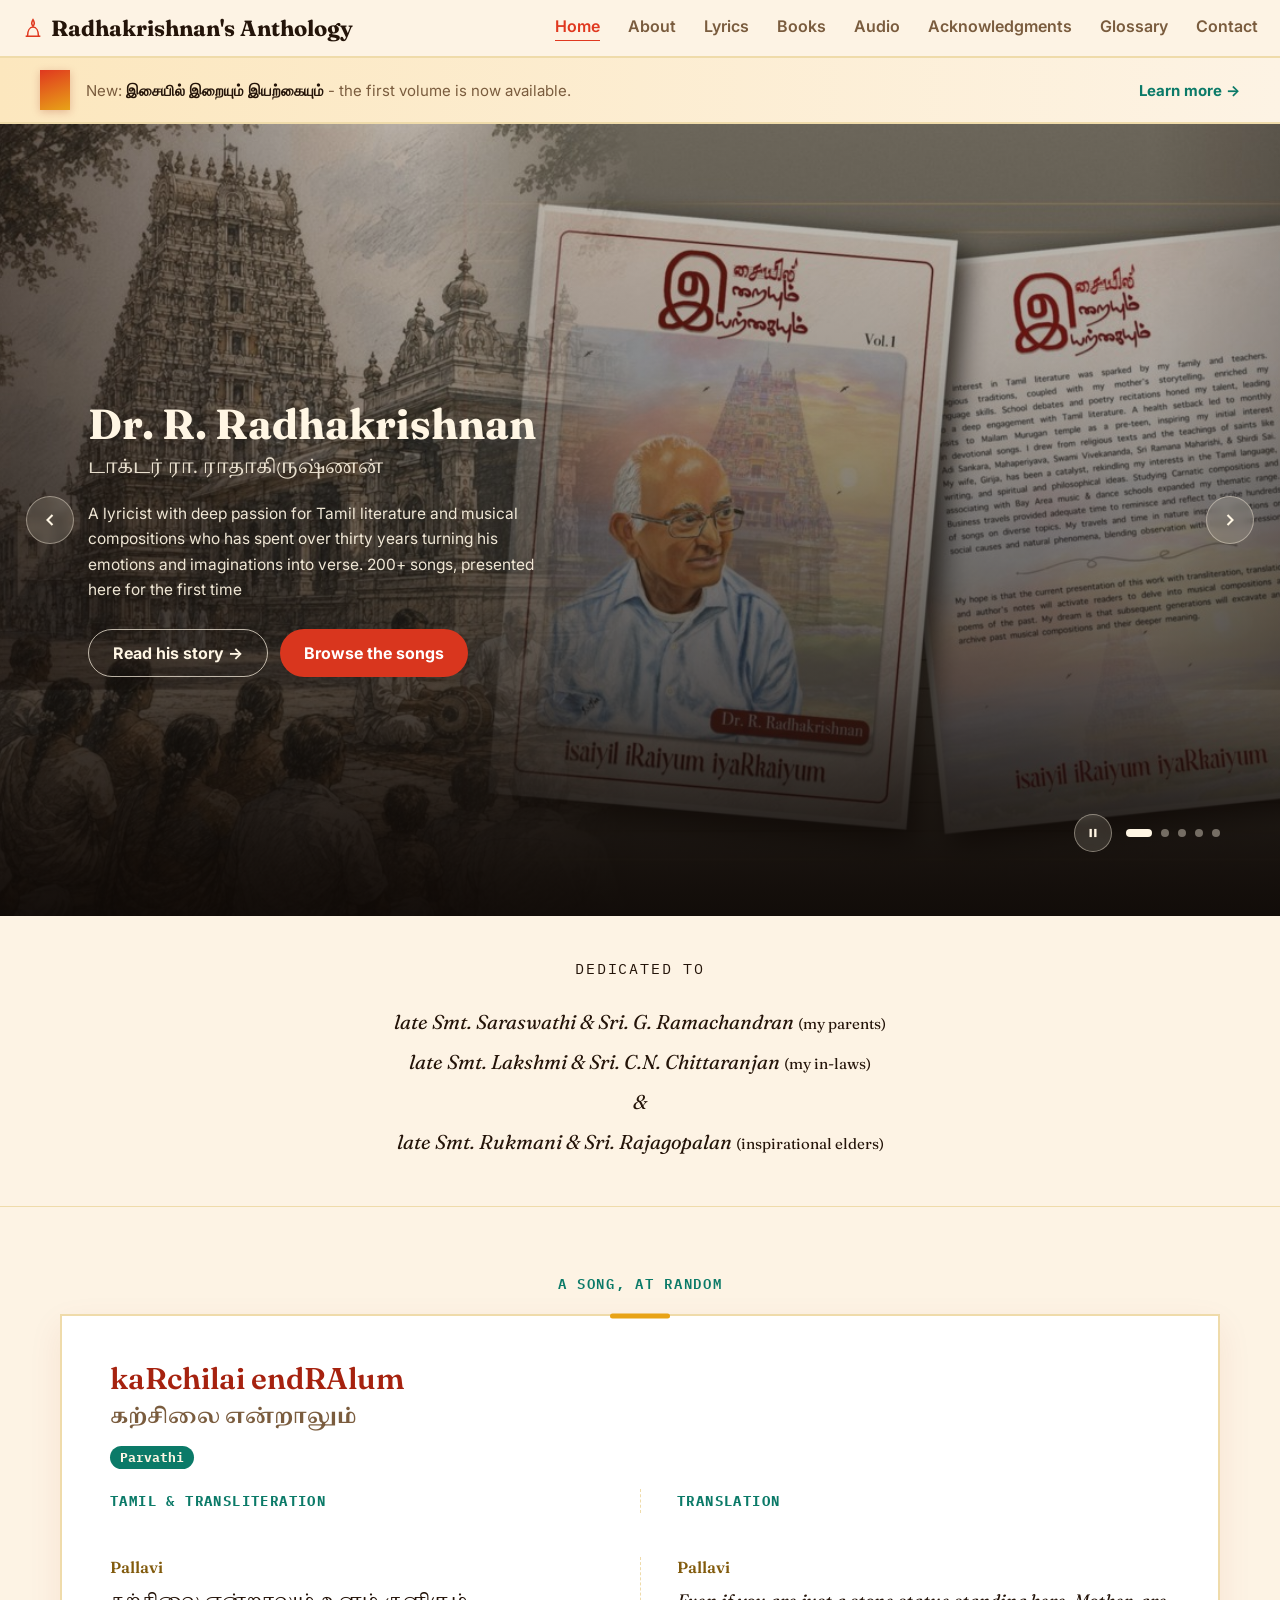
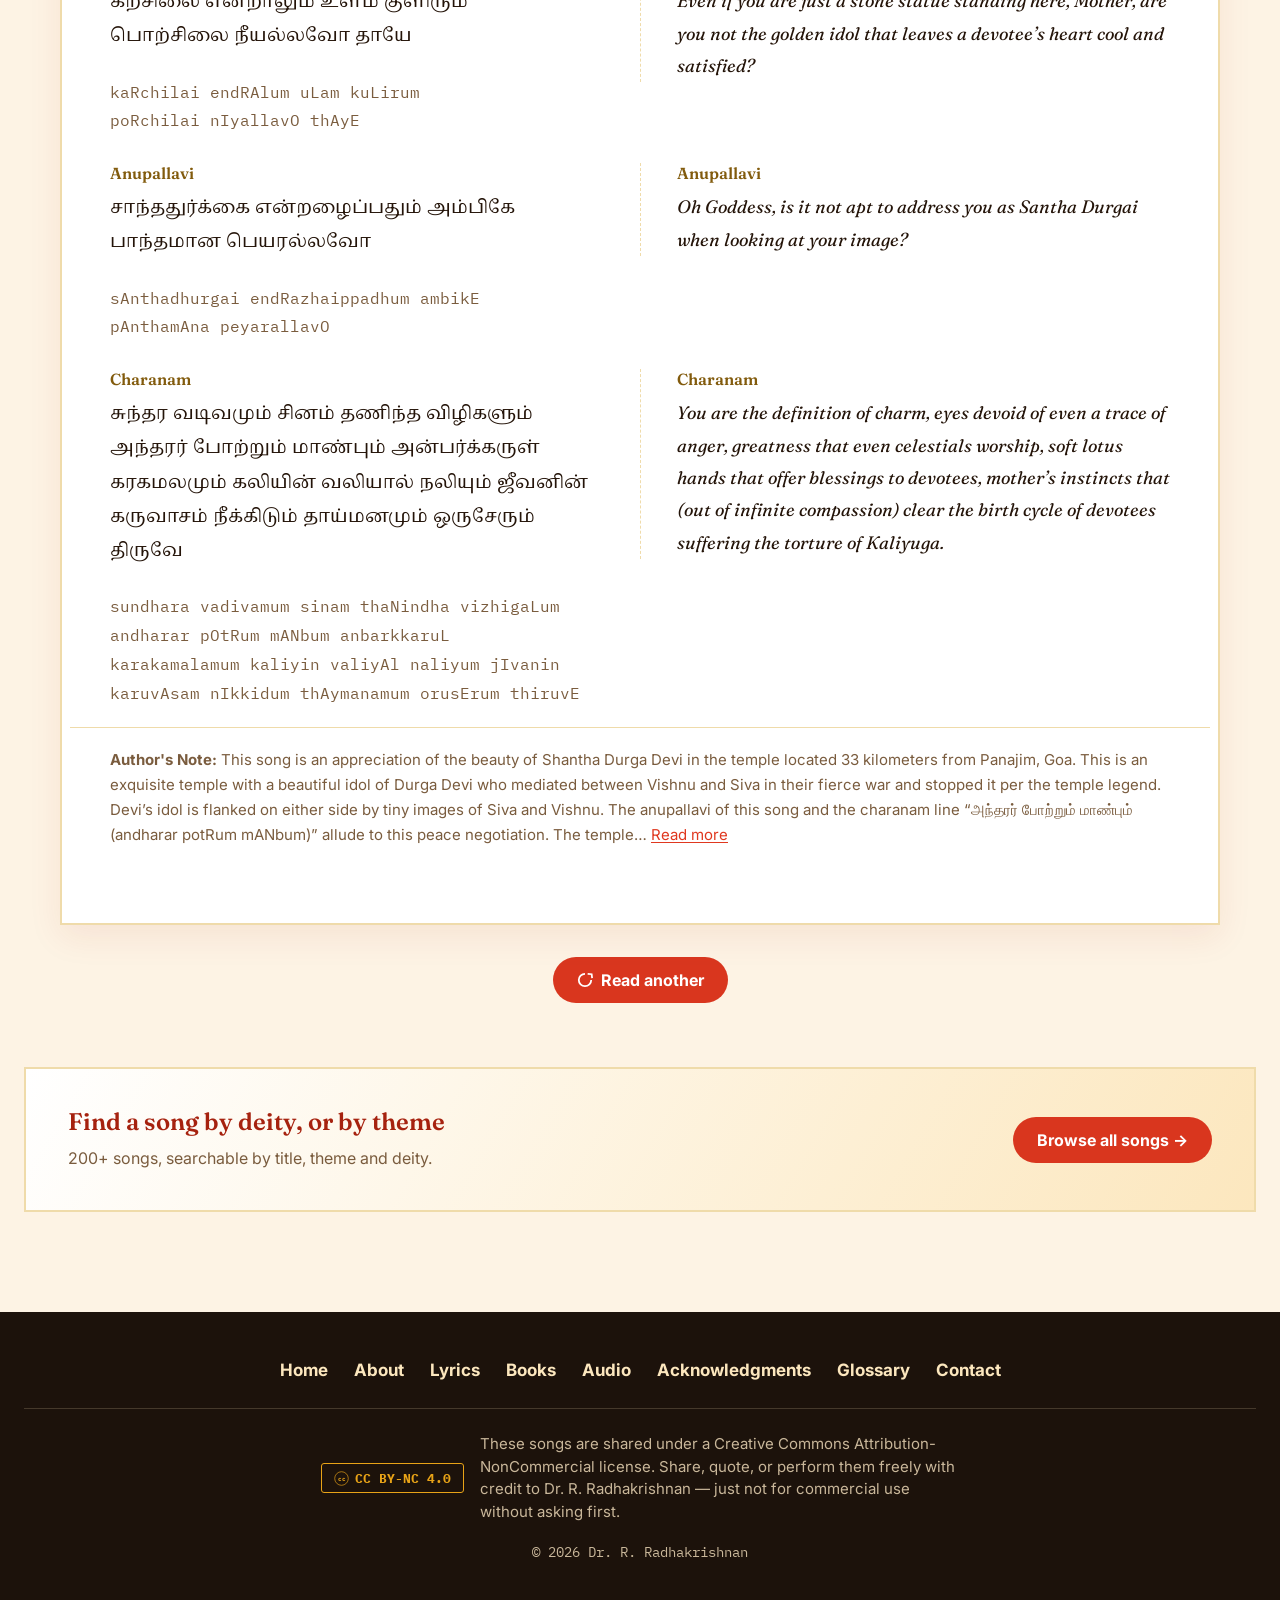
==== commit 87a441c5: "changes in pills and some minor textual fixes" ====
--- a/index.html
+++ b/index.html
@@ -8,7 +8,7 @@
   <link rel="preconnect" href="https://fonts.googleapis.com">
   <link rel="preconnect" href="https://fonts.gstatic.com" crossorigin>
   <link href="https://fonts.googleapis.com/css2?family=Fraunces:ital,opsz,wght@0,9..144,300;0,9..144,600;0,9..144,700;1,9..144,300;1,9..144,400&family=Noto+Serif+Tamil:wght@300;400;600&family=IBM+Plex+Mono:wght@400;500;700&family=Inter:wght@400;500&display=swap" rel="stylesheet">
-  <link rel="stylesheet" href="assets/css/site.css?v=20260829b">
+  <link rel="stylesheet" href="assets/css/site.css?v=20260909e">
 </head>
 <body data-page="home">
   <header id="site-header"></header>
@@ -26,7 +26,7 @@
 
       <!-- Slide 0: Intro -->
       <div class="slide slide-photo active" aria-label="Introduction">
-        <img class="slide-photo-img" src="assets/images/intro-collage.jpg?v=20260829b" alt="Temple, book, Saraswathi and Dr. Radhakrishnan writing">
+        <img class="slide-photo-img" src="assets/images/intro-collage.jpg?v=20260909e" alt="Temple, book, Saraswathi and Dr. Radhakrishnan writing">
         <div class="slide-overlay"></div>
         <div class="slide-content slide-content-title">
           <h1 class="intro-name">Dr. R. Radhakrishnan</h1>
@@ -41,7 +41,7 @@
 
       <!-- Slide 1: Mylapore -->
       <div class="slide slide-photo" aria-label="Slide 2: Mylapore">
-        <img class="slide-photo-img" src="assets/images/koil-concerts.jpg?v=20260829b" alt="Musicians performing outside a South Indian temple">
+        <img class="slide-photo-img" src="assets/images/koil-concerts.jpg?v=20260909e" alt="Musicians performing outside a South Indian temple">
         <div class="slide-overlay"></div>
         <div class="slide-content slide-content-title">
           <p class="slide-year">Mylapore: Early Years</p>
@@ -51,29 +51,29 @@
 
       <!-- Slide 2: A life inside the tradition -->
       <div class="slide slide-photo" aria-label="Slide 3: A life inside the tradition">
-        <img class="slide-photo-img" src="assets/images/puranas-dance.png?v=20260829b" alt="Sthalapuranas, dance and the classical tradition">
+        <img class="slide-photo-img" src="assets/images/puranas-dance.png?v=20260909e" alt="Sthalapuranas, dance and the classical tradition">
         <div class="slide-overlay"></div>
         <div class="slide-content slide-content-title">
           <p class="slide-year">Evolution of a Lyricist</p>
           <p class="slide-caption">Decades as a scientific researcher translating to meticulous research of Tamil and religious texts - Epics, puranas, sthalapuranas and teachings of saints. Continued interest in art forms through formal training of daughters in Carnatic music and Bharatanatyam.</p>
-          <a href="foreword-mythili-kumar.html" class="btn btn-ghost">Read Mythili Kumar's foreword &rarr;</a>
+          <a href="foreword-mythili-kumar.html" class="btn btn-ghost">Read Smt. Mythili Kumar's foreword &rarr;</a>
         </div>
       </div>
 
       <!-- Slide 3: 1998 - the spark -->
       <div class="slide slide-photo" aria-label="Slide 4: 1998">
-        <img class="slide-photo-img slide-spark-img" src="assets/images/asha-concert-concord.jpg?v=20260829b" alt="Concert at Concord - the first composition performed">
+        <img class="slide-photo-img slide-spark-img" src="assets/images/asha-concert-concord.jpg?v=20260909e" alt="Concert at Concord - the first composition performed">
         <div class="slide-overlay"></div>
         <div class="slide-content slide-content-title">
           <p class="slide-year">1998 - the spark</p>
           <p class="slide-caption">One of the early lyrics penned was tuned and rendered by the renowned Bay area musician Smt. Asha Ramesh in a temple concert at Concord, CA.</p>
-          <a href="foreword-asha-ramesh.html" class="btn btn-ghost">Read Asha Ramesh's foreword &rarr;</a>
+          <a href="foreword-asha-ramesh.html" class="btn btn-ghost">Read Smt. Asha Ramesh's foreword &rarr;</a>
         </div>
       </div>
 
       <!-- Slide 4: The book -->
       <div class="slide slide-book" aria-label="Slide 5: The book">
-        <img class="slide-book-img" src="assets/images/book-collage.jpg?v=20260829b" alt="isaiyil iRaiyum iyaRkaiyum - Volume 1">
+        <img class="slide-book-img" src="assets/images/book-collage.jpg?v=20260909e" alt="isaiyil iRaiyum iyaRkaiyum - Volume 1">
         <div class="slide-overlay"></div>
         <div class="slide-content slide-content-title">
           <p class="slide-year">Volume One - now available</p>
@@ -144,7 +144,7 @@
 
   <footer id="site-footer"></footer>
 
-  <script src="assets/js/site.js?v=20260829b"></script>
-  <script src="assets/js/home.js?v=20260829b"></script>
+  <script src="assets/js/site.js?v=20260909e"></script>
+  <script src="assets/js/home.js?v=20260909e"></script>
 </body>
 </html>
--- a/assets/css/site.css
+++ b/assets/css/site.css
@@ -80,7 +80,7 @@
   font-weight: 700;
   font-size: 16px;
   padding: 13px 24px;
-  border-radius: 3px;
+  border-radius: 999px;
   border: none;
   cursor: pointer;
 }
@@ -91,6 +91,15 @@
   color: var(--cream);
 }
 .btn-ghost:hover { border-color: var(--cream); background: rgba(255,246,228,.14); }
+.btn-outline {
+  background: none;
+  border: 1.5px solid var(--line);
+  color: var(--ink-soft);
+  font-weight: 600;
+  font-size: 14.5px;
+  padding: 10px 20px;
+}
+.btn-outline:hover { border-color: var(--peacock); color: var(--peacock); background: var(--peacock-tint); }
 .btn-peacock { background: var(--peacock); }
 .btn-peacock:hover { background: var(--vermilion-deep); }
 .btn-magenta { background: var(--magenta); }
@@ -1515,6 +1524,7 @@
   text-transform: uppercase;
   padding: 10px 20px;
   white-space: nowrap;
+  border-radius: 999px;
   box-shadow: 0 6px 16px rgba(36,20,9,.3);
 }
 .vol-card-info { flex: 1; display: flex; justify-content: center; }
@@ -1548,7 +1558,8 @@
   margin: 0 auto;
   padding: 0 24px 8px;
 }
-.vol-book-info .book-desc { max-width: 720px; margin-bottom: 0; }
+.vol-book-info .book-desc { max-width: 720px; margin-bottom: 24px; }
+.book-foreword-links { display: flex; gap: 12px; flex-wrap: wrap; }
 
 /* ============================================================
    AUDIO PAGE
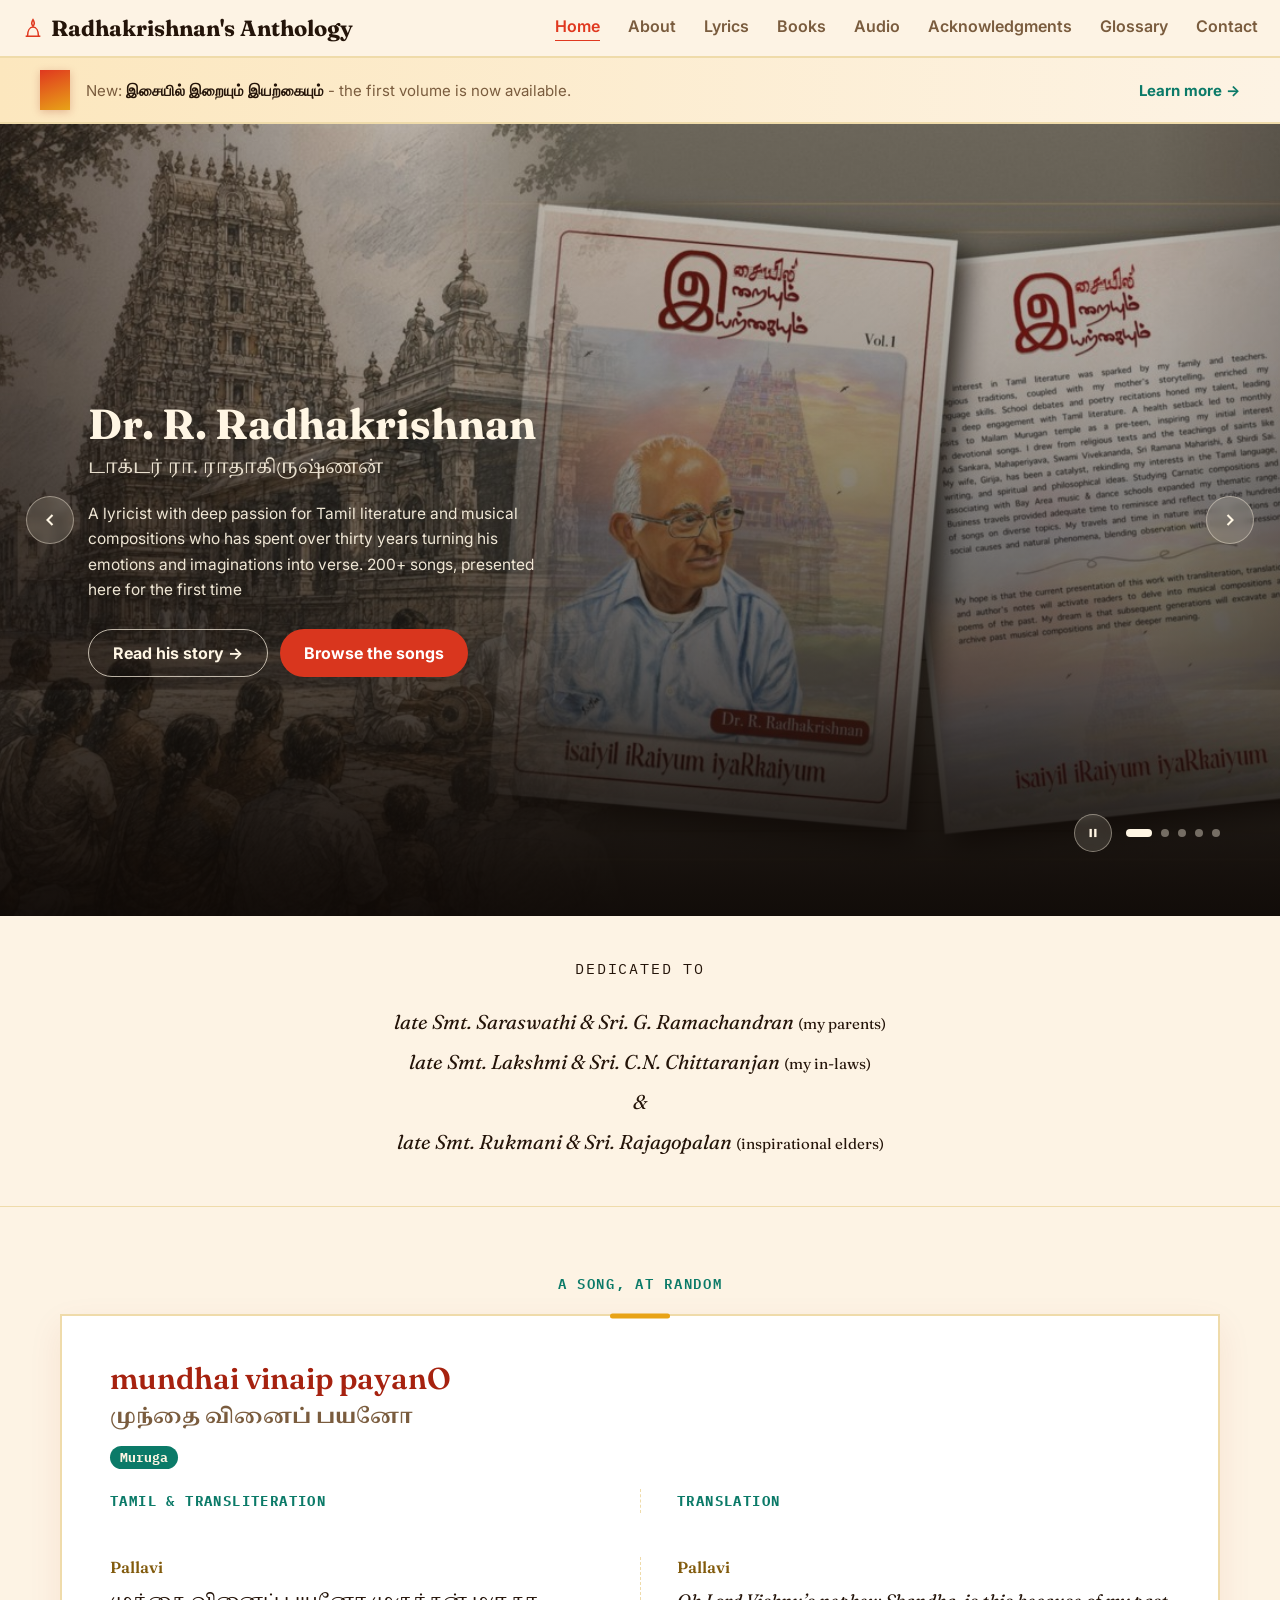
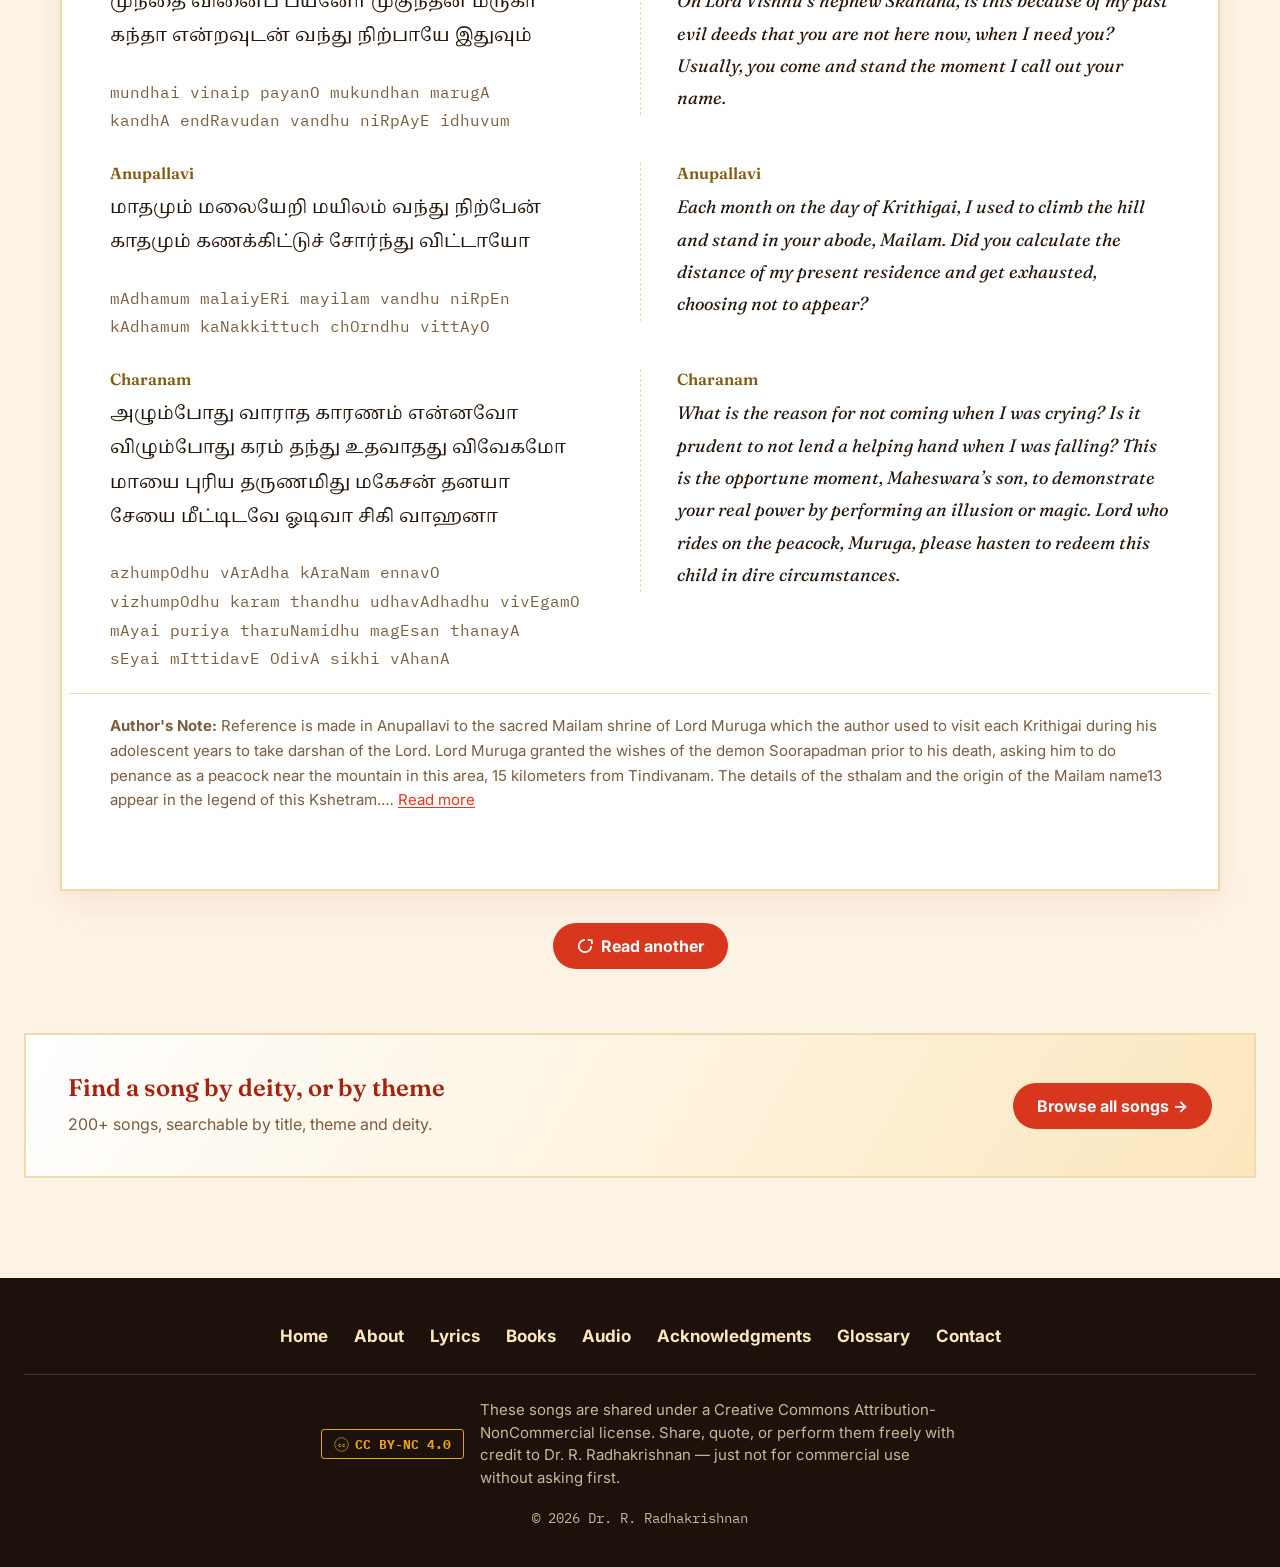
==== commit 62292c67: "Update index.html" ====
--- a/index.html
+++ b/index.html
@@ -3,8 +3,8 @@
 <head>
   <meta charset="UTF-8">
   <meta name="viewport" content="width=device-width, initial-scale=1.0">
-  <title>Dr. R. Radhakrishnan - Tamil Devotional Anthology</title>
-  <meta name="description" content="An anthology of 800+ Tamil devotional songs by Dr. R. Radhakrishnan, spanning three volumes.">
+  <title>Dr. R. Radhakrishnan's Anthology</title>
+  <meta name="description" content="An anthology of 800+ Tamil songs by Dr. R. Radhakrishnan, spanning three volumes.">
   <link rel="preconnect" href="https://fonts.googleapis.com">
   <link rel="preconnect" href="https://fonts.gstatic.com" crossorigin>
   <link href="https://fonts.googleapis.com/css2?family=Fraunces:ital,opsz,wght@0,9..144,300;0,9..144,600;0,9..144,700;1,9..144,300;1,9..144,400&family=Noto+Serif+Tamil:wght@300;400;600&family=IBM+Plex+Mono:wght@400;500;700&family=Inter:wght@400;500&display=swap" rel="stylesheet">
